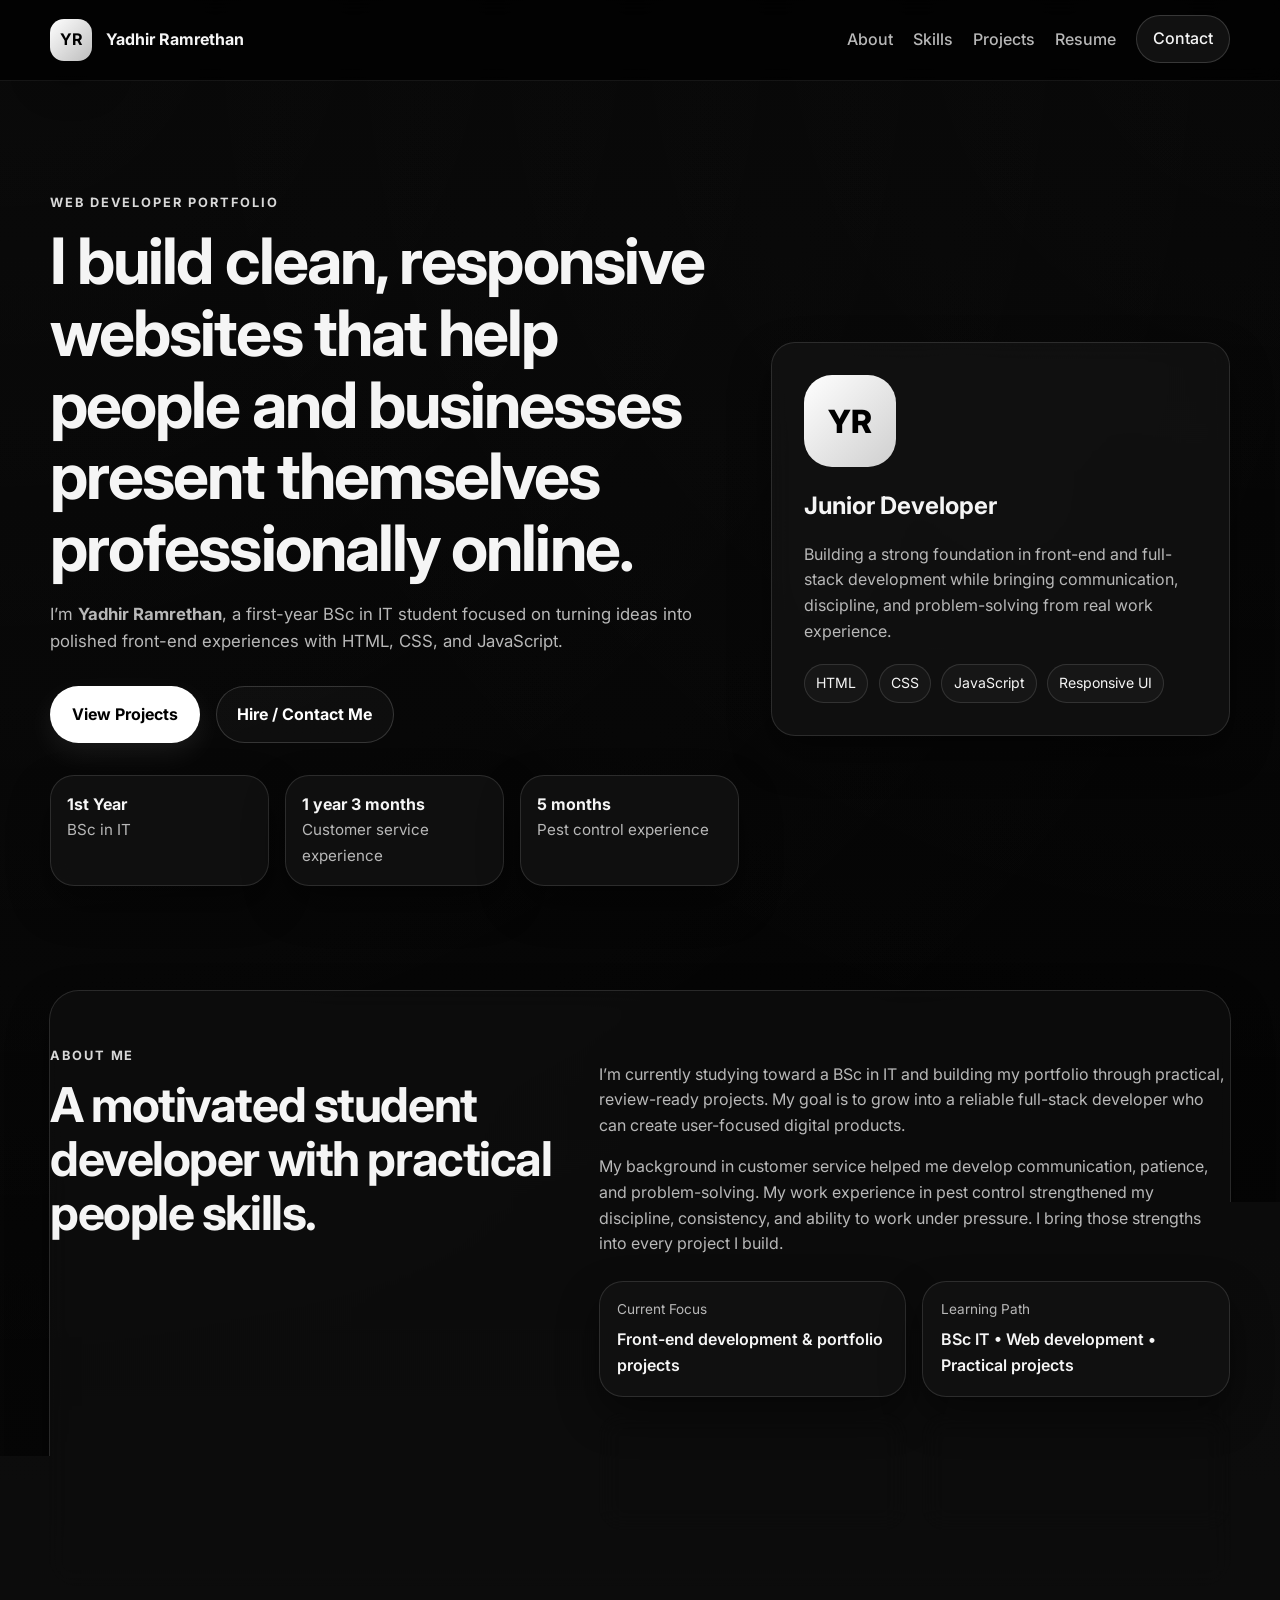
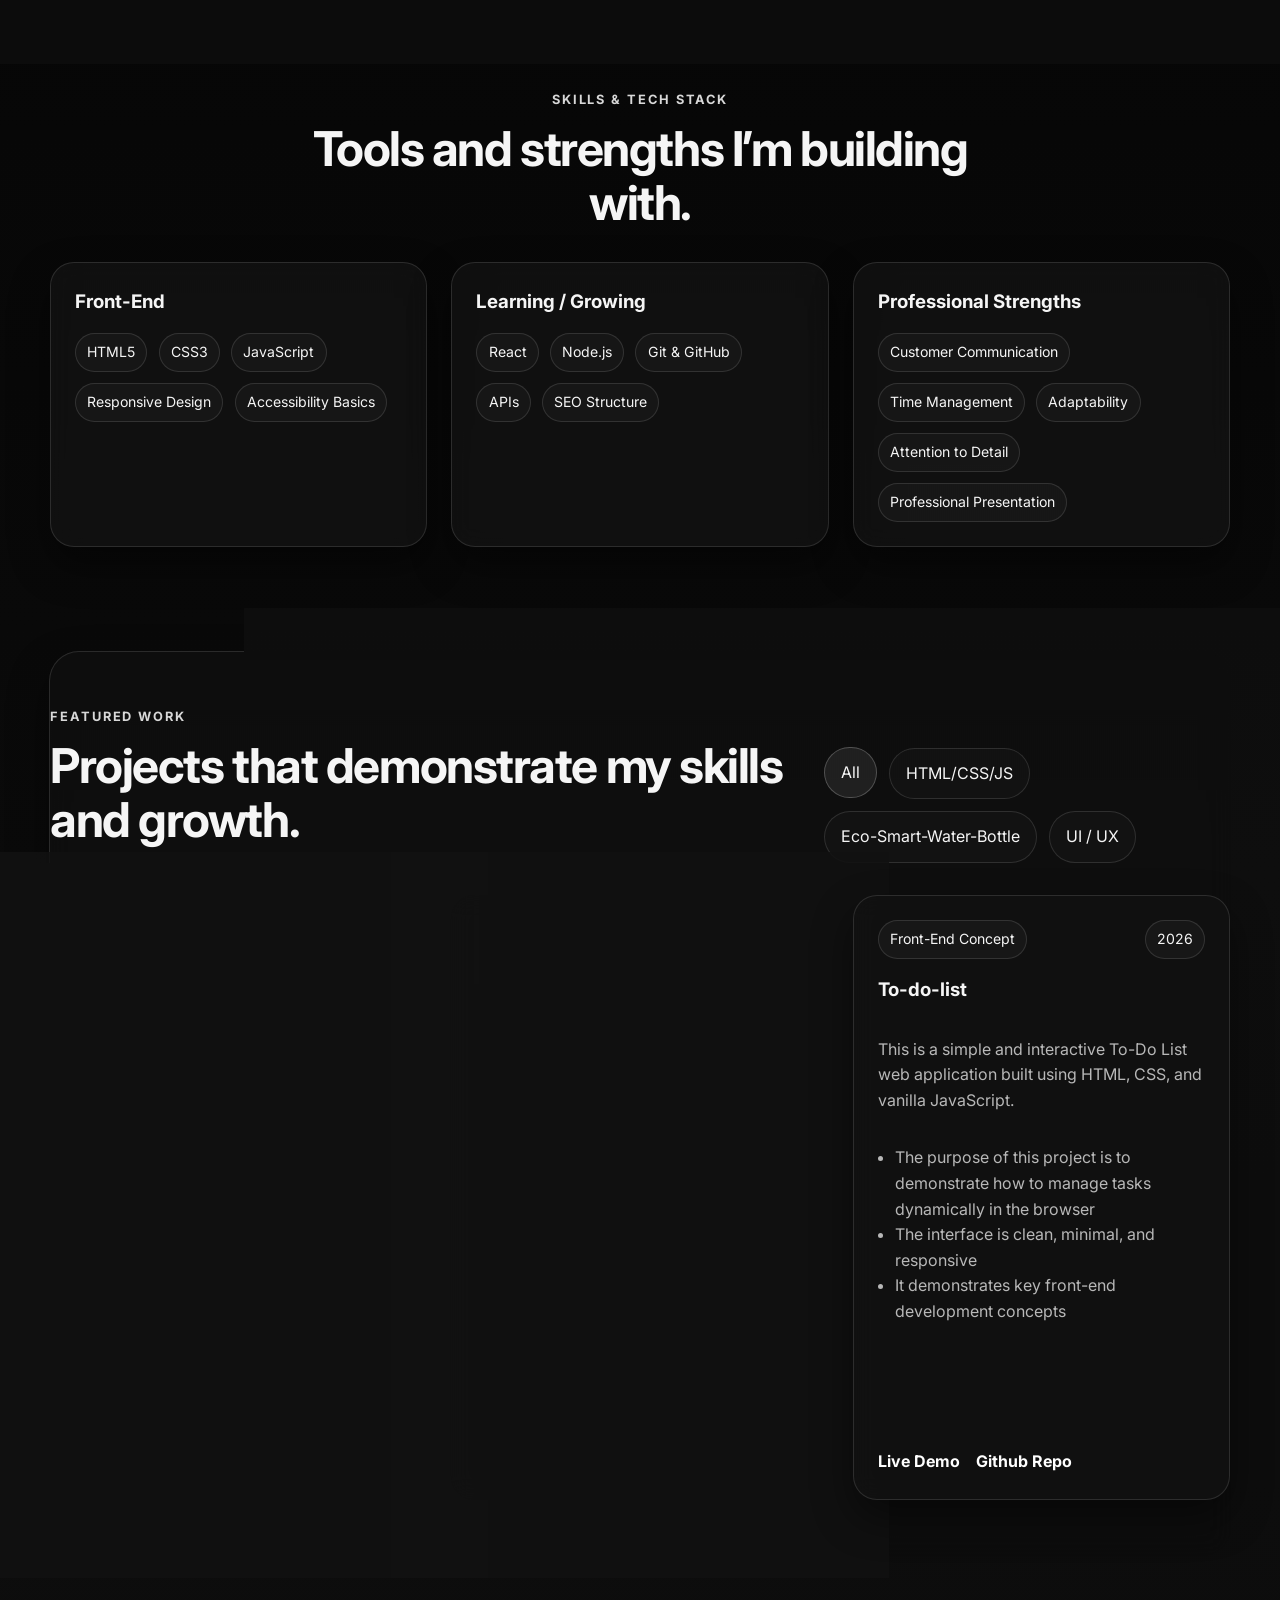
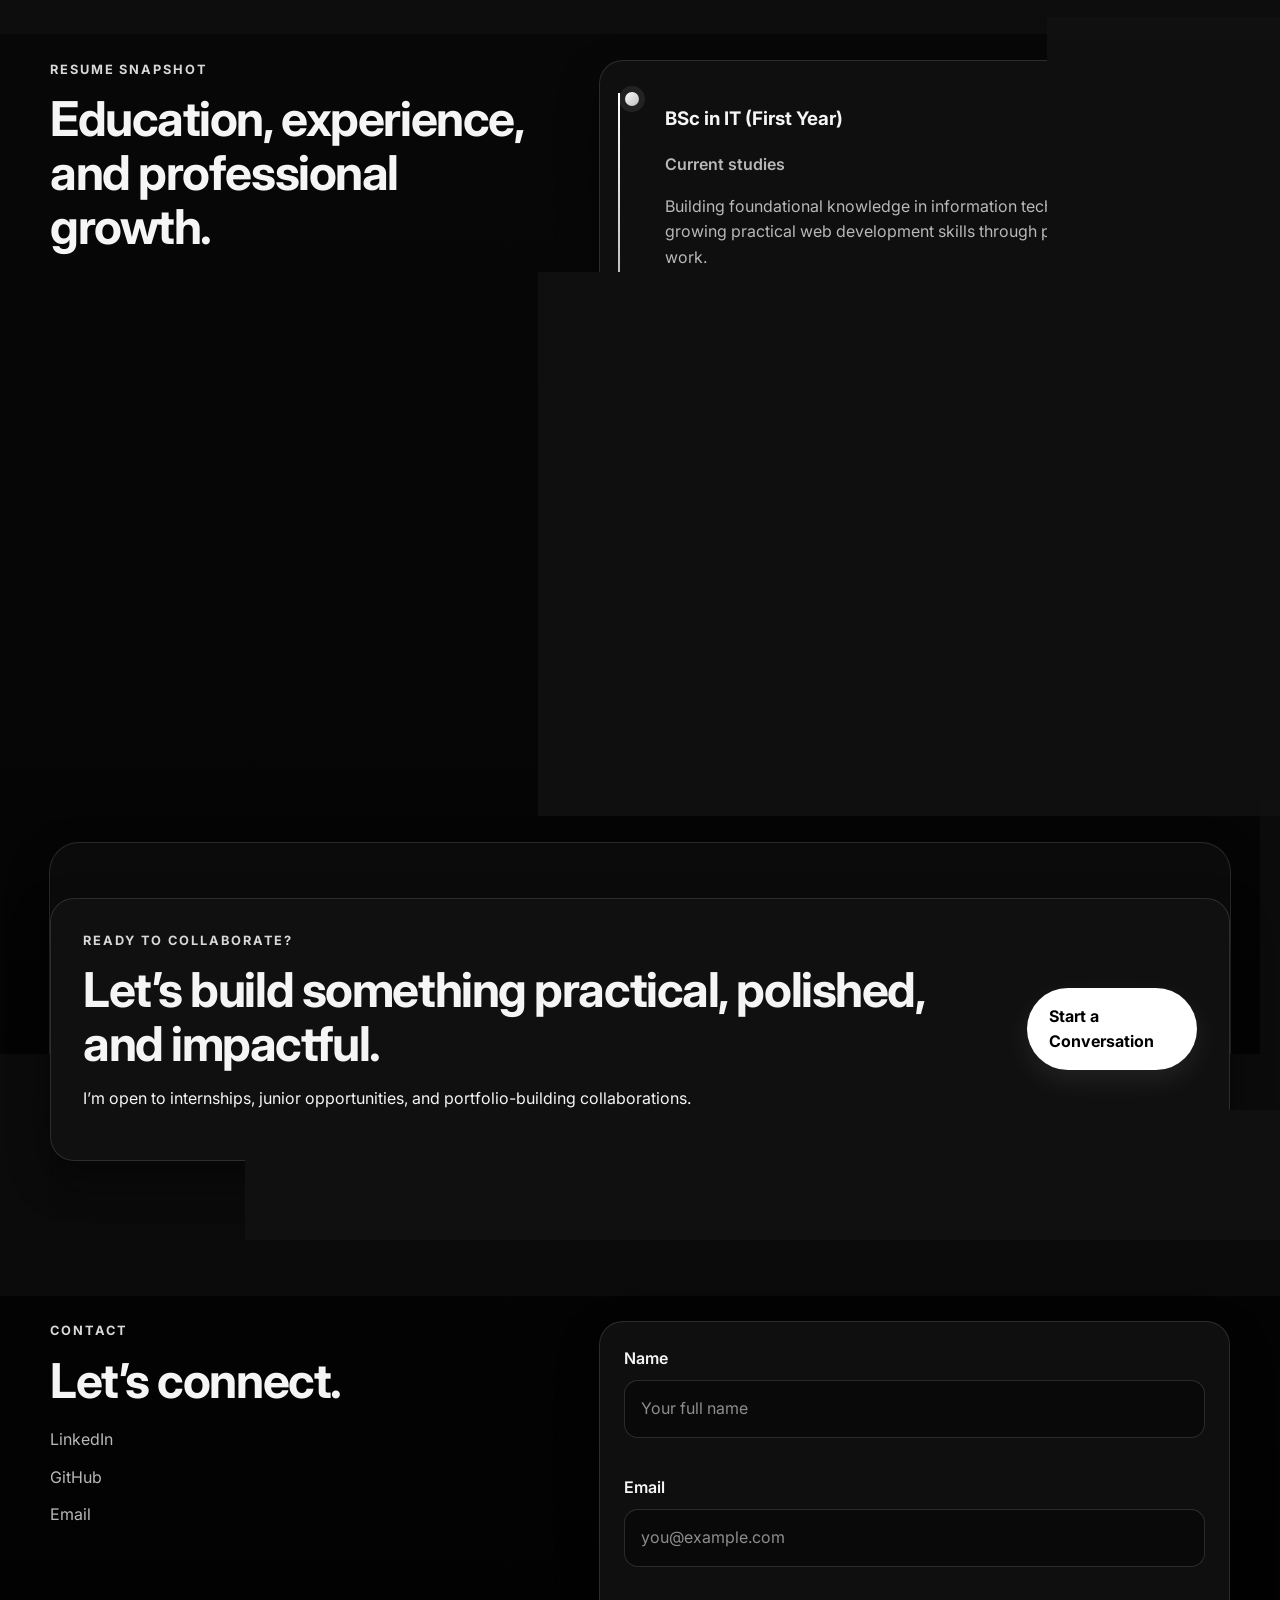
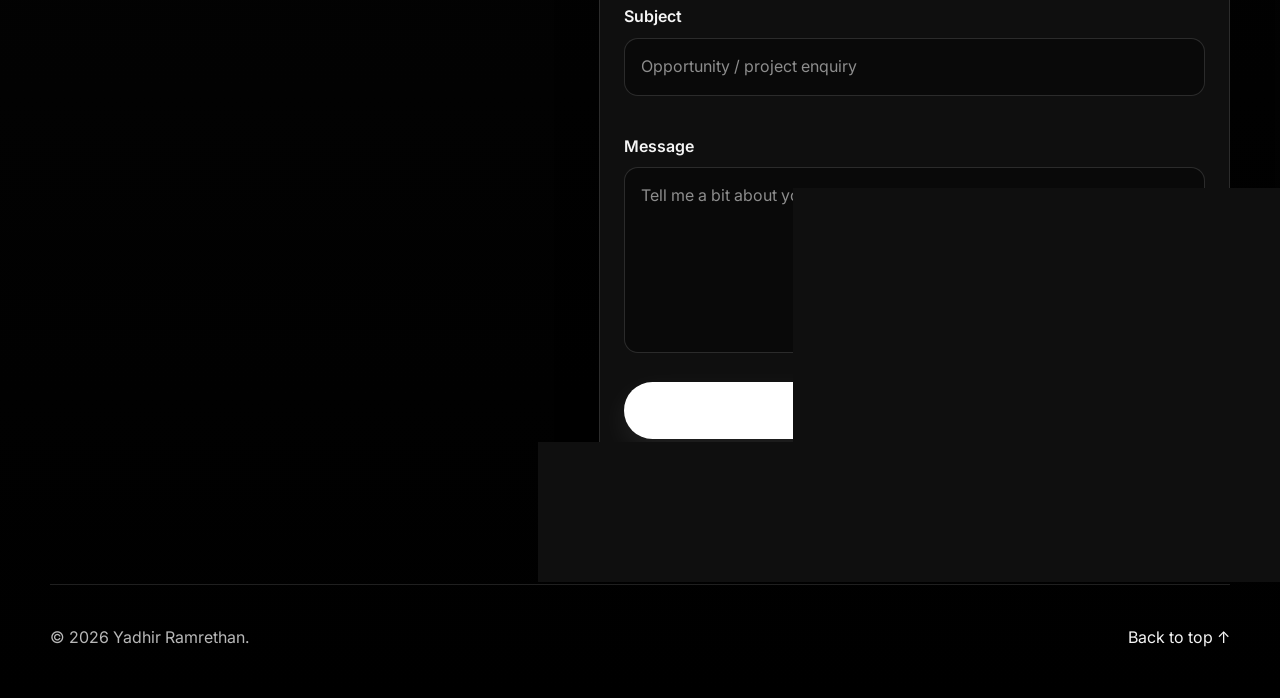
==== index.html @ 6c67bcbc "Update index.html" ====
<!DOCTYPE html>
<html lang="en">
  <head>
    <meta charset="UTF-8" />
    <meta name="viewport" content="width=device-width, initial-scale=1.0" />
    <title>Yadhir Ramrethan Portfolio</title>
    <meta
      name="description"
      content="Portfolio website for Yadhir Ramrethan - BSc IT student focused on front-end development, responsive websites, and practical digital solutions."
    />
    <meta
      name="keywords"
      content="Yadhir Ramrethan, portfolio, web developer, HTML, CSS, JavaScript, BSc IT, student developer"
    />
    <meta name="author" content="Yadhir Ramrethan" />
    <meta property="og:title" content="Yadhir Ramrethan | Portfolio" />
    <meta
      property="og:description"
      content="Professional portfolio website showcasing projects, skills, background, and contact details."
    />
    <meta property="og:type" content="website" />
    <meta name="theme-color" content="#0f172a" />
    <link rel="preconnect" href="https://fonts.googleapis.com" />
    <link rel="preconnect" href="https://fonts.gstatic.com" crossorigin />
    <link
      href="https://fonts.googleapis.com/css2?family=Inter:wght@400;500;600;700;800&display=swap"
      rel="stylesheet"
    />
    <link rel="stylesheet" href="styles.css" />
    <script type="application/ld+json">
      {
        "@context": "https://schema.org",
        "@type": "Person",
        "name": "Yadhir Ramrethan",
        "jobTitle": "BSc IT Student | Portfolio Website Developer",
        "description": "Entry-level web developer building responsive interfaces with HTML, CSS and JavaScript.",
        "url": "https://your-domain.example",
        "sameAs": [
          "https://www.linkedin.com/",
          "https://github.com/"
        ],
        "knowsAbout": ["HTML", "CSS", "JavaScript", "Responsive Web Design", "Customer Service"]
      }
    </script>
  </head>
  <body>
    <a class="skip-link" href="#main-content">Skip to content</a>

    <div class="site-shell">
      <header class="header">
        <div class="container nav-wrap">
          <a href="#home" class="brand" aria-label="Go to homepage">
            <span class="brand-mark">YR</span>
            <span class="brand-text">Yadhir Ramrethan</span>
          </a>

          <button class="menu-toggle" aria-expanded="false" aria-controls="site-nav" aria-label="Open menu">
            <span></span>
            <span></span>
            <span></span>
          </button>

          <nav id="site-nav" class="nav" aria-label="Primary navigation">
            <a href="#about">About</a>
            <a href="#skills">Skills</a>
            <a href="#projects">Projects</a>
            <a href="#resume">Resume</a>
            <a href="#contact" class="nav-cta">Contact</a>
          </nav>
        </div>
      </header>

      <main id="main-content">
        <section id="home" class="hero section">
          <div class="container hero-grid">
            <div class="hero-copy reveal">
              <p class="eyebrow">Web Developer Portfolio</p>
              <h1>
                I build clean, responsive websites that help people and businesses
                present themselves professionally online.
              </h1>
              <p class="hero-text">
                I’m <strong>Yadhir Ramrethan</strong>, a first-year BSc in IT student focused on
                turning ideas into polished front-end experiences with HTML, CSS, and JavaScript.
              </p>
              <div class="hero-actions">
                <a href="#projects" class="button button-primary">View Projects</a>
                <a href="#contact" class="button button-secondary">Hire / Contact Me</a>
              </div>
              <ul class="hero-highlights" aria-label="Quick highlights">
                <li><strong>1st Year</strong><span>BSc in IT</span></li>
                <li><strong>1 year 3 months</strong><span>Customer service experience</span></li>
                <li><strong>5 months</strong><span>Pest control experience</span></li>
              </ul>
            </div>

            <aside class="profile-card reveal" aria-label="Profile summary">
              <div class="avatar" aria-hidden="true">YR</div>
              <h2>Junior Developer</h2>
              <p>
                Building a strong foundation in front-end and full-stack development while
                bringing communication, discipline, and problem-solving from real work experience.
              </p>
              <div class="profile-meta">
                <span>HTML</span>
                <span>CSS</span>
                <span>JavaScript</span>
                <span>Responsive UI</span>
              </div>
            </aside>
          </div>
        </section>

        <section id="about" class="section section-panel">
          <div class="container about-grid">
            <div class="section-heading reveal">
              <p class="eyebrow">About Me</p>
              <h2>A motivated student developer with practical people skills.</h2>
            </div>
            <div class="about-content reveal">
              <p>
                I’m currently studying toward a BSc in IT and building my portfolio through
                practical, review-ready projects. My goal is to grow into a reliable full-stack
                developer who can create user-focused digital products.
              </p>
              <p>
                My background in customer service helped me develop communication, patience,
                and problem-solving. My work experience in pest control strengthened my discipline,
                consistency, and ability to work under pressure. I bring those strengths into every project I build.
              </p>
              <div class="info-grid" role="list" aria-label="Personal details">
                <div class="info-card" role="listitem">
                  <span class="info-label">Current Focus</span>
                  <span class="info-value">Front-end development & portfolio projects</span>
                </div>
                <div class="info-card" role="listitem">
                  <span class="info-label">Learning Path</span>
                  <span class="info-value">BSc IT • Web development • Practical projects</span>
                </div>
                <div class="info-card" role="listitem">
                  <span class="info-label">Strengths</span>
                  <span class="info-value">Communication, consistency, problem-solving</span>
                </div>
                <div class="info-card" role="listitem">
                  <span class="info-label">Open To</span>
                  <span class="info-value">Internships, junior roles, freelance opportunities</span>
                </div>
              </div>
            </div>
          </div>
        </section>

        <section id="skills" class="section">
          <div class="container">
            <div class="section-heading reveal centered">
              <p class="eyebrow">Skills & Tech Stack</p>
              <h2>Tools and strengths I’m building with.</h2>
            </div>

            <div class="skills-grid">
              <article class="skill-card reveal">
                <h3>Front-End</h3>
                <div class="tags">
                  <span>HTML5</span>
                  <span>CSS3</span>
                  <span>JavaScript</span>
                  <span>Responsive Design</span>
                  <span>Accessibility Basics</span>
                </div>
              </article>
              <article class="skill-card reveal">
                <h3>Learning / Growing</h3>
                <div class="tags">
                  <span>React</span>
                  <span>Node.js</span>
                  <span>Git & GitHub</span>
                  <span>APIs</span>
                  <span>SEO Structure</span>
                </div>
              </article>
              <article class="skill-card reveal">
                <h3>Professional Strengths</h3>
                <div class="tags">
                  <span>Customer Communication</span>
                  <span>Time Management</span>
                  <span>Adaptability</span>
                  <span>Attention to Detail</span>
                  <span>Professional Presentation</span>
                </div>
              </article>
            </div>
          </div>
        </section>

        <section id="projects" class="section section-panel">
          <div class="container">
            <div class="projects-header reveal">
              <div class="section-heading">
                <p class="eyebrow">Featured Work</p>
                <h2>Projects that demonstrate my skills and growth.</h2>
              </div>
              <div class="filter-group" aria-label="Project filters">
                <button class="filter-button active" data-filter="all">All</button>
                <button class="filter-button" data-filter="html">HTML/CSS/JS</button>
                <button class="filter-button" data-filter="Eco Bottle">Eco-Smart-Water-Bottle</button>
                <button class="filter-button" data-filter="ui">UI / UX</button>
              </div>
            </div>

            <div class="project-grid">
              <article class="project-card reveal" data-category="html ui">
                <div class="project-top">
                  <span class="project-label">Portfolio</span>
                  <span class="project-year">2026</span>
                </div>
                <h3>Personal Portfolio Website</h3>
                <p>
                  A professional portfolio designed to showcase my background, skills, and project work
                  with strong layout structure, responsive design, and clean UI.
                </p>
                <ul>
                  <li>Responsive multi-section layout</li>
                  <li>SEO-ready semantic HTML</li>
                  <li>Interactive navigation and filtering</li>
                </ul>
                <div class="project-links">
                  <a href="#contact">Request Code Review</a>
                </div>
              </article>

              
              <article class="project-card reveal" data-category="eco html">
               <div class="project-top">
                <span class="project-label">Internship Task</span>
                   <span class="project-year">2026</span>
               </div>    
                <h3>Eco-Smart Water Bottle</h3>
                  <p>
                    A responsive multi-page product website for the EcoSmart Water Bottle brand.
                    This project showcases a sustainable product with interactive pricing, product customization, and contact form validation using HTML, CSS, and JavaScript.
                  </p>
                    <ul>
                     <li>Many people rely on single-use plastic bottles and lack a convenient way to track hydration sustainably</li>
                     <li>Responsive design, product catalog, user login, cart system, hydration tracking, and eco-friendly branding</li>
                     <li>Understanding how to design a user-friendly and responsive website</li>
                    </ul>
                 <div class="project-links">
                  <a href="https://yadhirr.github.io/Eco-Smart-Water-Bottle/" target="_blank" rel="noopener noreferrer">Live Demo</a>
                  <a href="https://github.com/Yadhirr/Eco-Smart-Water-Bottle" target="_blank" rel="noopener noreferrer">GitHub Repo</a>
                </div>
              </article>


              <article class="project-card reveal" data-category="ui html">
                <div class="project-top">
                  <span class="project-label">Front-End Concept</span>
                  <span class="project-year">2026</span>
                </div>
                <h3>To-do-list</h3>
                <p>
                  This is a simple and interactive To-Do List web application built using HTML, CSS, and vanilla JavaScript.
                </p>
                <ul>
                  <li>The purpose of this project is to demonstrate how to manage tasks dynamically in the browser</li>
                  <li>The interface is clean, minimal, and responsive</li>
                  <li>It demonstrates key front-end development concepts </li>
                </ul>
                <div class="project-links">
                  <a href="https://yadhirr.github.io/To-do-list/">Live Demo</a>
                  <a href="https://github.com/Yadhirr/To-do-list">Github Repo</a>
                </div>
              </article>
            </div>
          </div>
        </section>

        <section id="resume" class="section">
          <div class="container resume-grid">
            <div class="section-heading reveal">
              <p class="eyebrow">Resume Snapshot</p>
              <h2>Education, experience, and professional growth.</h2>
            </div>

            <div class="timeline reveal" aria-label="Career timeline">
              <article class="timeline-item">
                <span class="timeline-dot"></span>
                <div>
                  <h3>BSc in IT (First Year)</h3>
                  <p class="timeline-subtitle">Current studies</p>
                  <p>
                    Building foundational knowledge in information technology while growing practical
                    web development skills through projects and portfolio work.
                  </p>
                </div>
              </article>
              <article class="timeline-item">
                <span class="timeline-dot"></span>
                <div>
                  <h3>Customer Service Experience</h3>
                  <p class="timeline-subtitle">1 year 3 months</p>
                  <p>
                    Developed communication, client support, and problem-resolution skills that translate
                    directly into user-centered development and professional teamwork.
                  </p>
                </div>
              </article>
              <article class="timeline-item">
                <span class="timeline-dot"></span>
                <div>
                  <h3>Pest Control Experience</h3>
                  <p class="timeline-subtitle">5 months</p>
                  <p>
                    Strengthened discipline, consistency, time management, and the ability to work effectively
                    in real-world environments.
                  </p>
                </div>
              </article>
            </div>
          </div>
        </section>

        <section class="section section-panel cta-section">
          <div class="container cta-card reveal">
            <div>
              <p class="eyebrow">Ready to collaborate?</p>
              <h2>Let’s build something practical, polished, and impactful.</h2>
                I’m open to internships, junior opportunities, and portfolio-building collaborations.
              </p>
            </div>
            <a href="#contact" class="button button-primary">Start a Conversation</a>
          </div>
        </section>

        <section id="contact" class="section">
          <div class="container contact-grid">
            <div class="section-heading reveal">
              <p class="eyebrow">Contact</p>
              <h2>Let’s connect.</h2>
              </p>
              <div class="contact-links">
                <a href="https://www.linkedin.com/in/yadhir-ramrethan-647961266/" target="_blank" rel="noreferrer">LinkedIn</a>
                <a href="https://github.com/Yadhirr" target="_blank" rel="noreferrer">GitHub</a>
                <a href="mailto:yadhir.ramrethan29@gmail.com">Email</a>
              </div>
            </div>

            <form class="contact-form reveal" id="contactForm" novalidate>
              <div class="form-row">
                <label for="name">Name</label>
                <input type="text" id="name" name="name" placeholder="Your full name" required />
                <small class="error-message" aria-live="polite"></small>
              </div>

              <div class="form-row">
                <label for="email">Email</label>
                <input type="email" id="email" name="email" placeholder="you@example.com" required />
                <small class="error-message" aria-live="polite"></small>
              </div>

              <div class="form-row">
                <label for="subject">Subject</label>
                <input type="text" id="subject" name="subject" placeholder="Opportunity / project enquiry" required />
                <small class="error-message" aria-live="polite"></small>
              </div>

              <div class="form-row">
                <label for="message">Message</label>
                <textarea id="message" name="message" rows="6" placeholder="Tell me a bit about your enquiry..." required></textarea>
                <small class="error-message" aria-live="polite"></small>
              </div>

              <button type="submit" class="button button-primary button-full">Send Message</button>
              <p class="form-status" id="formStatus" aria-live="polite"></p>
            </form>
          </div>
        </section>
      </main>

      <footer class="footer">
        <div class="container footer-wrap">
          <p>© <span id="year"></span> Yadhir Ramrethan.</p>
          <a href="#home">Back to top ↑</a>
        </div>
      </footer>
    </div>

    <script src="script.js"></script>
  </body>
</html>
---- styles.css ----
/* Root variables for theme colors, spacing, radius, and transitions */
:root {
  --bg: #050505;
  --bg-soft: #101010;
  --panel: rgba(18, 18, 18, 0.88);
  --panel-strong: rgba(10, 10, 10, 0.96);
  --text: #f5f5f5;
  --muted: #b8b8b8;
  --line: rgba(255, 255, 255, 0.12);
  --primary: #ffffff;
  --primary-strong: #e5e5e5;
  --accent: #cfcfcf;
  --success: #d9d9d9;
  --danger: #9a9a9a;
  --shadow: 0 18px 40px rgba(0, 0, 0, 0.45);
  --radius: 24px;
  --radius-sm: 16px;
  --max-width: 1180px;
  --transition: 220ms ease;
}

/* Global box sizing for better layout control */
* {
  box-sizing: border-box;
}

/* Smooth scrolling for anchor links */
html {
  scroll-behavior: smooth;
}

/* Main page styling and monochrome background */
body {
  margin: 0;
  font-family: 'Inter', system-ui, -apple-system, BlinkMacSystemFont, 'Segoe UI', sans-serif;
  background:
    radial-gradient(circle at top left, rgba(255, 255, 255, 0.04), transparent 25%),
    radial-gradient(circle at top right, rgba(255, 255, 255, 0.03), transparent 20%),
    linear-gradient(180deg, #000000 0%, #0a0a0a 45%, #000000 100%);
  color: var(--text);
  line-height: 1.6;
}

/* Responsive image handling */
img {
  max-width: 100%;
  display: block;
}

/* Default anchor styling */
a {
  color: inherit;
  text-decoration: none;
}

/* Inherit font styles for form controls */
button,
input,
textarea {
  font: inherit;
}

/* Remove default button border */
button {
  border: none;
}

/* Accessibility skip link styling */
.skip-link {
  position: absolute;
  left: -999px;
  top: 1rem;
  background: #ffffff;
  color: #000000;
  padding: 0.75rem 1rem;
  border-radius: 999px;
  z-index: 999;
}

/* Make skip link visible when focused */
.skip-link:focus {
  left: 1rem;
}

/* Main site wrapper height */
.site-shell {
  min-height: 100vh;
  min-height: 100dvh;
}

/* Shared container width */
.container {
  width: min(calc(100% - 2rem), var(--max-width));
  margin: 0 auto;
}

/* Shared section spacing and scroll offset for sticky header */
.section {
  padding: 5rem 0;
  scroll-margin-top: 100px;
}

/* Panel section wrapper */
.section-panel {
  position: relative;
}

/* Decorative glass-style background panel */
.section-panel::before {
  content: '';
  position: absolute;
  inset: 1.5rem auto 1.5rem 50%;
  width: min(calc(100% - 2rem), var(--max-width));
  transform: translateX(-50%);
  background: rgba(18, 18, 18, 0.5);
  border: 1px solid var(--line);
  border-radius: calc(var(--radius) + 6px);
  box-shadow: var(--shadow);
  pointer-events: none;
}

/* Ensure content appears above panel background */
.section-panel > .container {
  position: relative;
  z-index: 1;
}

/* Small label styling above headings */
.eyebrow {
  margin: 0 0 0.75rem;
  color: #d8d8d8;
  text-transform: uppercase;
  letter-spacing: 0.15em;
  font-size: 0.8rem;
  font-weight: 700;
}

/* Shared heading styles */
.section-heading h2,
.hero h1,
.cta-card h2 {
  line-height: 1.12;
  letter-spacing: -0.03em;
}

/* Section heading sizes */
.section-heading h2,
.cta-card h2 {
  margin: 0 0 1rem;
  font-size: clamp(1.85rem, 4vw, 3rem);
}

/* Paragraph styling inside section headings */
.section-heading p:last-child {
  margin-bottom: 0;
  color: var(--muted);
}

/* Centered heading block */
.centered {
  text-align: center;
  max-width: 720px;
  margin: 0 auto 2rem;
}

/* Sticky top header */
.header {
  position: sticky;
  top: 0;
  z-index: 50;
  backdrop-filter: blur(10px);
  background: rgba(0, 0, 0, 0.72);
  border-bottom: 1px solid rgba(255, 255, 255, 0.08);
}

/* Navigation layout */
.nav-wrap {
  display: flex;
  align-items: center;
  justify-content: space-between;
  min-height: 80px;
  gap: 1rem;
}

/* Brand layout */
.brand {
  display: inline-flex;
  align-items: center;
  gap: 0.85rem;
  font-weight: 700;
}

/* Brand icon styling */
.brand-mark {
  width: 42px;
  height: 42px;
  border-radius: 14px;
  display: grid;
  place-items: center;
  background: linear-gradient(135deg, #ffffff, #bdbdbd);
  color: #000000;
  box-shadow: var(--shadow);
}

/* Prevent name wrapping */
.brand-text {
  white-space: nowrap;
}

/* Desktop navigation styling */
.nav {
  display: flex;
  align-items: center;
  gap: 1.25rem;
}

/* Navigation links */
.nav a {
  display: block;
  color: var(--muted);
  font-weight: 500;
  transition: color var(--transition), transform var(--transition), background var(--transition);
}

/* Navigation hover, focus, and active states */
.nav a:hover,
.nav a:focus-visible,
.nav a.active {
  color: var(--text);
  transform: translateY(-1px);
}

/* Contact button in navigation */
.nav-cta {
  background: rgba(255, 255, 255, 0.06);
  padding: 0.65rem 1rem;
  border: 1px solid rgba(255, 255, 255, 0.16);
  border-radius: 999px;
}

/* Mobile menu toggle button */
.menu-toggle {
  display: none;
  width: 48px;
  height: 48px;
  padding: 0;
  border: 1px solid var(--line);
  border-radius: 14px;
  background: rgba(18, 18, 18, 0.84);
  cursor: pointer;
}

/* Hamburger lines */
.menu-toggle span {
  display: block;
  width: 20px;
  height: 2px;
  margin: 4px auto;
  background: #ffffff;
  transition: transform var(--transition), opacity var(--transition);
}

/* Mobile menu open animation line 1 */
.menu-toggle[aria-expanded="true"] span:nth-child(1) {
  transform: translateY(6px) rotate(45deg);
}

/* Mobile menu open animation line 2 */
.menu-toggle[aria-expanded="true"] span:nth-child(2) {
  opacity: 0;
}

/* Mobile menu open animation line 3 */
.menu-toggle[aria-expanded="true"] span:nth-child(3) {
  transform: translateY(-6px) rotate(-45deg);
}

/* Hero section top spacing */
.hero {
  padding-top: 7rem;
}

/* Hero layout */
.hero-grid {
  display: grid;
  grid-template-columns: minmax(0, 1.2fr) minmax(290px, 0.8fr);
  gap: 2rem;
  align-items: center;
}

/* Main hero heading */
.hero-copy h1 {
  margin: 0 0 1rem;
  font-size: clamp(2.35rem, 5vw, 4.75rem);
}

/* Hero paragraph text */
.hero-text {
  color: var(--muted);
  font-size: 1.05rem;
  max-width: 60ch;
}

/* Hero action buttons */
.hero-actions {
  display: flex;
  flex-wrap: wrap;
  gap: 1rem;
  margin: 2rem 0;
}

/* Shared button styling */
.button {
  display: inline-flex;
  align-items: center;
  justify-content: center;
  gap: 0.5rem;
  min-height: 48px;
  padding: 0.9rem 1.3rem;
  border-radius: 999px;
  border: 1px solid transparent;
  font-weight: 700;
  transition:
    transform var(--transition),
    box-shadow var(--transition),
    border-color var(--transition),
    background var(--transition),
    color var(--transition);
}

/* Shared button hover and focus */
.button:hover,
.button:focus-visible {
  transform: translateY(-2px);
}

/* Primary call-to-action button */
.button-primary {
  background: #ffffff;
  color: #000000;
  box-shadow: 0 10px 28px rgba(255, 255, 255, 0.08);
}

/* Primary button hover state */
.button-primary:hover,
.button-primary:focus-visible {
  background: #e8e8e8;
}

/* Secondary button styling */
.button-secondary {
  background: rgba(255, 255, 255, 0.03);
  border-color: rgba(255, 255, 255, 0.16);
  color: #ffffff;
}

/* Secondary button hover state */
.button-secondary:hover,
.button-secondary:focus-visible {
  background: rgba(255, 255, 255, 0.08);
}

/* Full-width button utility */
.button-full {
  width: 100%;
}

/* Hero highlight cards layout */
.hero-highlights {
  list-style: none;
  padding: 0;
  margin: 2rem 0 0;
  display: grid;
  grid-template-columns: repeat(3, minmax(0, 1fr));
  gap: 1rem;
}

/* Shared glass effect across cards and panels */
.hero-highlights li,
.profile-card,
.skill-card,
.project-card,
.info-card,
.cta-card,
.contact-form,
.timeline,
.section-panel::before {
  backdrop-filter: blur(12px);
}

/* Shared card appearance */
.hero-highlights li,
.profile-card,
.skill-card,
.project-card,
.info-card,
.cta-card,
.contact-form,
.timeline {
  background: var(--panel);
  border: 1px solid var(--line);
  border-radius: var(--radius);
  box-shadow: var(--shadow);
}

/* Hero highlight card padding */
.hero-highlights li {
  padding: 1rem;
}

/* Hero highlight main stat */
.hero-highlights strong {
  display: block;
  font-size: 1rem;
}

/* Hero highlight secondary text */
.hero-highlights span {
  color: var(--muted);
  font-size: 0.95rem;
}

/* Profile summary card */
.profile-card {
  padding: 2rem;
}

/* Avatar styling */
.avatar {
  width: 92px;
  height: 92px;
  border-radius: 28px;
  display: grid;
  place-items: center;
  font-size: 2rem;
  font-weight: 800;
  color: #000000;
  background: linear-gradient(135deg, #ffffff, #cfcfcf);
  margin-bottom: 1.25rem;
}

/* Profile card heading spacing */
.profile-card h2 {
  margin: 0 0 0.75rem;
}

/* Profile card paragraph color */
.profile-card p {
  color: var(--muted);
}

/* Profile skill tags layout */
.profile-meta {
  display: flex;
  flex-wrap: wrap;
  gap: 0.65rem;
  margin-top: 1.25rem;
}

/* Shared pill-style elements */
.profile-meta span,
.tags span,
.project-label,
.project-year,
.filter-button {
  border-radius: 999px;
  border: 1px solid var(--line);
}

/* Shared pill content styling */
.profile-meta span,
.tags span,
.project-label,
.project-year {
  padding: 0.45rem 0.7rem;
  font-size: 0.88rem;
  background: rgba(255, 255, 255, 0.03);
}

/* Two-column layouts for about, resume, and contact */
.about-grid,
.resume-grid,
.contact-grid {
  display: grid;
  grid-template-columns: 0.9fr 1.1fr;
  gap: 2rem;
  align-items: start;
}

/* About section paragraph styling */
.about-content p {
  color: var(--muted);
}

/* Personal info cards grid */
.info-grid {
  display: grid;
  grid-template-columns: repeat(2, minmax(0, 1fr));
  gap: 1rem;
  margin-top: 1.5rem;
}

/* Individual info card */
.info-card {
  padding: 1.1rem;
}

/* Small label inside info card */
.info-label {
  display: block;
  color: var(--muted);
  font-size: 0.85rem;
  margin-bottom: 0.4rem;
}

/* Main value inside info card */
.info-value {
  font-weight: 600;
}

/* Skills and project grid layout */
.skills-grid,
.project-grid {
  display: grid;
  grid-template-columns: repeat(3, minmax(0, 1fr));
  gap: 1.5rem;
}

/* Skill and project card padding */
.skill-card,
.project-card {
  padding: 1.5rem;
}

/* Make project cards stretch evenly */
.project-card {
  display: flex;
  flex-direction: column;
}

/* Card heading spacing */
.skill-card h3,
.project-card h3 {
  margin: 0 0 1rem;
}

/* Tag list layout */
.tags {
  display: flex;
  flex-wrap: wrap;
  gap: 0.7rem;
}

/* Projects section top row layout */
.projects-header {
  display: flex;
  justify-content: space-between;
  align-items: end;
  gap: 1rem;
  margin-bottom: 2rem;
}

/* Filter button group layout */
.filter-group {
  display: flex;
  flex-wrap: wrap;
  gap: 0.75rem;
}

/* Filter button styling */
.filter-button {
  background: rgba(255, 255, 255, 0.02);
  color: var(--text);
  padding: 0.75rem 1rem;
  cursor: pointer;
  transition: background var(--transition), border-color var(--transition), transform var(--transition);
}

/* Filter button active and hover state */
.filter-button:hover,
.filter-button:focus-visible,
.filter-button.active {
  background: rgba(255, 255, 255, 0.08);
  border-color: rgba(255, 255, 255, 0.22);
  transform: translateY(-1px);
}

/* Top row inside project cards */
.project-top {
  display: flex;
  justify-content: space-between;
  align-items: center;
  gap: 1rem;
  margin-bottom: 1rem;
}

/* Muted text styling for project and timeline content */
.project-card p,
.project-card li,
.timeline-item p,
.contact-links a,
.footer-wrap p {
  color: var(--muted);
}

/* Project list spacing */
.project-card ul {
  margin: 1rem 0 1.4rem;
  padding-left: 1.1rem;
}

/* Project links row */
.project-links {
  display: flex;
  flex-wrap: wrap;
  gap: 1rem;
  margin-top: auto;
}

/* Project links styling */
.project-links a {
  color: #ffffff;
  font-weight: 700;
  transition: color var(--transition);
}

/* Hidden state for filtered project cards */
.project-card.is-hidden {
  display: none;
}

/* Timeline container */
.timeline {
  position: relative;
  padding: 1.5rem;
}

/* Vertical timeline line */
.timeline::before {
  content: '';
  position: absolute;
  top: 2rem;
  bottom: 2rem;
  left: 1.15rem;
  width: 2px;
  background: linear-gradient(#ffffff, rgba(255, 255, 255, 0.1));
}

/* Individual timeline item layout */
.timeline-item {
  position: relative;
  display: grid;
  grid-template-columns: 24px 1fr;
  gap: 1rem;
  padding-left: 0.1rem;
}

/* Spacing between timeline items */
.timeline-item + .timeline-item {
  margin-top: 1.5rem;
}

/* Timeline dot */
.timeline-dot {
  width: 14px;
  height: 14px;
  border-radius: 50%;
  background: linear-gradient(135deg, #ffffff, #bdbdbd);
  margin-top: 0.45rem;
  box-shadow: 0 0 0 6px rgba(255, 255, 255, 0.08);
  position: relative;
  z-index: 1;
}

/* Subtitle styling inside timeline */
.timeline-subtitle {
  margin: 0.2rem 0 0.55rem;
  font-weight: 600;
}

/* CTA section card layout */
.cta-card {
  display: flex;
  justify-content: space-between;
  align-items: center;
  gap: 2rem;
  padding: 2rem;
}

/* Contact links list */
.contact-links {
  display: flex;
  flex-direction: column;
  gap: 0.75rem;
  margin-top: 1.25rem;
}

/* Shared transition for footer and links */
.contact-links a,
.project-links a,
.footer-wrap a {
  transition: color var(--transition);
}

/* Link hover states */
.contact-links a:hover,
.project-links a:hover,
.footer-wrap a:hover {
  color: #d0d0d0;
}

/* Contact form card padding */
.contact-form {
  padding: 1.5rem;
}

/* Spacing between form rows */
.form-row + .form-row {
  margin-top: 1rem;
}

/* Label styling */
label {
  display: inline-block;
  margin-bottom: 0.5rem;
  font-weight: 600;
}

/* Input and textarea styling */
input,
textarea {
  width: 100%;
  border: 1px solid rgba(255, 255, 255, 0.14);
  background: rgba(8, 8, 8, 0.8);
  color: var(--text);
  padding: 0.95rem 1rem;
  border-radius: 14px;
  transition: border-color var(--transition), box-shadow var(--transition), background var(--transition);
}

/* Placeholder text color */
input::placeholder,
textarea::placeholder {
  color: #8d8d8d;
}

/* Textarea sizing */
textarea {
  resize: vertical;
  min-height: 140px;
}

/* Form control focus styling */
input:focus,
textarea:focus {
  outline: none;
  border-color: rgba(255, 255, 255, 0.45);
  box-shadow: 0 0 0 4px rgba(255, 255, 255, 0.08);
}

/* Invalid field styling */
input[aria-invalid="true"],
textarea[aria-invalid="true"] {
  border-color: rgba(255, 255, 255, 0.32);
  box-shadow: 0 0 0 4px rgba(255, 255, 255, 0.05);
}

/* Error message styling */
.error-message {
  display: block;
  min-height: 1.2em;
  color: #cfcfcf;
  margin-top: 0.35rem;
}

/* Form status message styling */
.form-status {
  margin: 1rem 0 0;
  min-height: 1.5em;
  color: var(--success);
}

/* Footer spacing */
.footer {
  padding: 0 0 2rem;
}

/* Footer layout */
.footer-wrap {
  border-top: 1px solid var(--line);
  padding-top: 1.5rem;
  display: flex;
  justify-content: space-between;
  align-items: center;
  gap: 1rem;
}

/* Reveal animation default state */
.reveal {
  opacity: 0;
  transform: translateY(24px);
  transition: opacity 700ms ease, transform 700ms ease;
}

/* Reveal animation visible state */
.reveal.visible {
  opacity: 1;
  transform: translateY(0);
}

/* Accessible focus outline for interactive elements */
a:focus-visible,
button:focus-visible,
input:focus-visible,
textarea:focus-visible {
  outline: 2px solid #ffffff;
  outline-offset: 3px;
}

/* Medium screen responsive layout */
@media (max-width: 1024px) {
  .hero-grid,
  .about-grid,
  .resume-grid,
  .contact-grid,
  .skills-grid,
  .project-grid {
    grid-template-columns: 1fr 1fr;
  }

  .hero-highlights {
    grid-template-columns: repeat(3, 1fr);
  }
}

/* Tablet and mobile responsive layout */
@media (max-width: 860px) {
  .menu-toggle {
    display: inline-block;
  }

  .nav {
    position: absolute;
    top: calc(100% + 0.75rem);
    right: 1rem;
    left: 1rem;
    display: grid;
    gap: 0.4rem;
    padding: 1rem;
    background: var(--panel-strong);
    border: 1px solid var(--line);
    border-radius: 20px;
    box-shadow: var(--shadow);
    opacity: 0;
    visibility: hidden;
    transform: translateY(-8px);
    transition: opacity var(--transition), visibility var(--transition), transform var(--transition);
  }

  .nav.is-open {
    opacity: 1;
    visibility: visible;
    transform: translateY(0);
  }

  .nav a {
    padding: 0.85rem 1rem;
    border-radius: 14px;
  }

  .nav a:hover,
  .nav a:focus-visible,
  .nav a.active {
    background: rgba(255, 255, 255, 0.05);
  }

  .hero-grid,
  .about-grid,
  .resume-grid,
  .contact-grid,
  .skills-grid,
  .project-grid,
  .info-grid {
    grid-template-columns: 1fr;
  }

  .projects-header,
  .cta-card,
  .footer-wrap {
    flex-direction: column;
    align-items: start;
  }

  .hero-highlights {
    grid-template-columns: 1fr;
  }
}

/* Small mobile responsive adjustments */
@media (max-width: 560px) {
  .section {
    padding: 4rem 0;
  }

  .hero {
    padding-top: 6rem;
  }

  .container {
    width: min(calc(100% - 1.25rem), var(--max-width));
  }

  .profile-card,
  .skill-card,
  .project-card,
  .contact-form,
  .timeline,
  .cta-card {
    padding: 1.25rem;
  }

  .button {
    width: 100%;
  }
}

/* Reduced motion support for accessibility */
@media (prefers-reduced-motion: reduce) {
  html {
    scroll-behavior: auto;
  }

  *,
  *::before,
  *::after {
    animation: none !important;
    transition: none !important;
  }

  .reveal {
    opacity: 1;
    transform: none;
  }
}
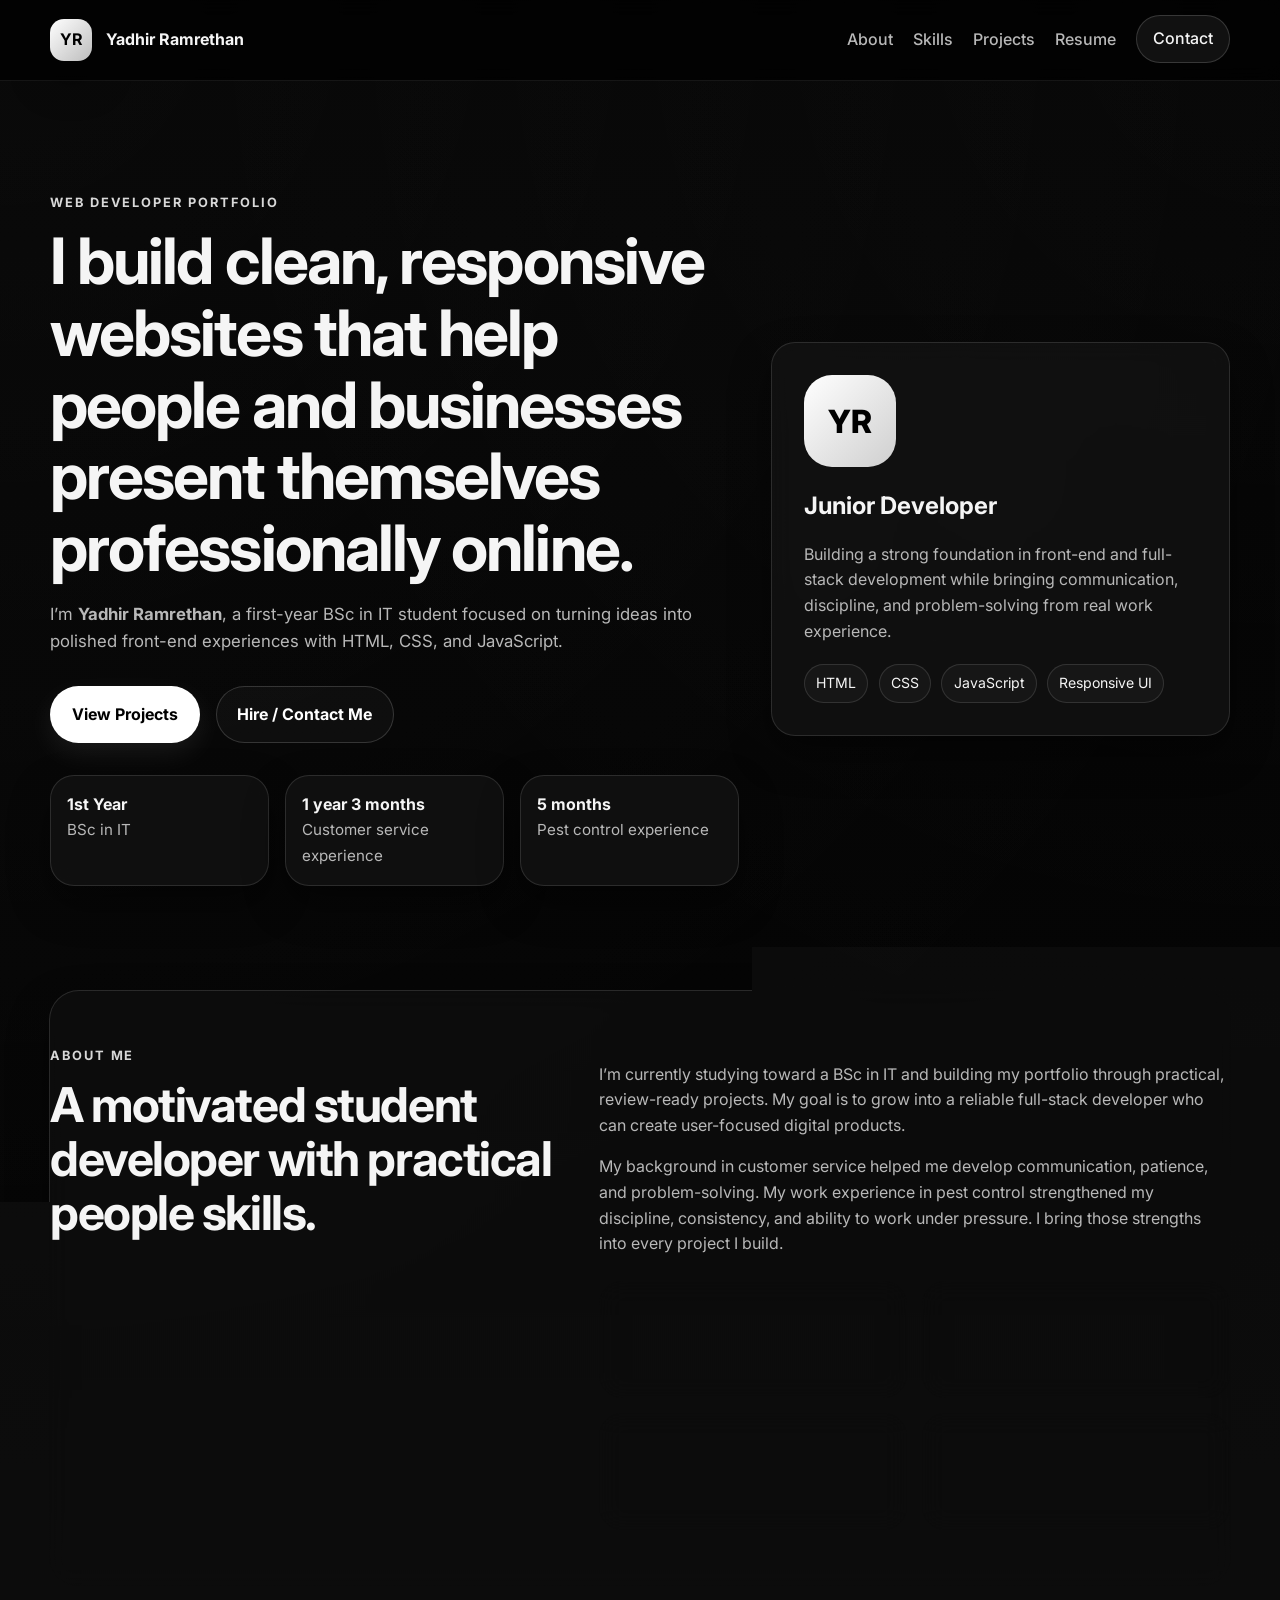
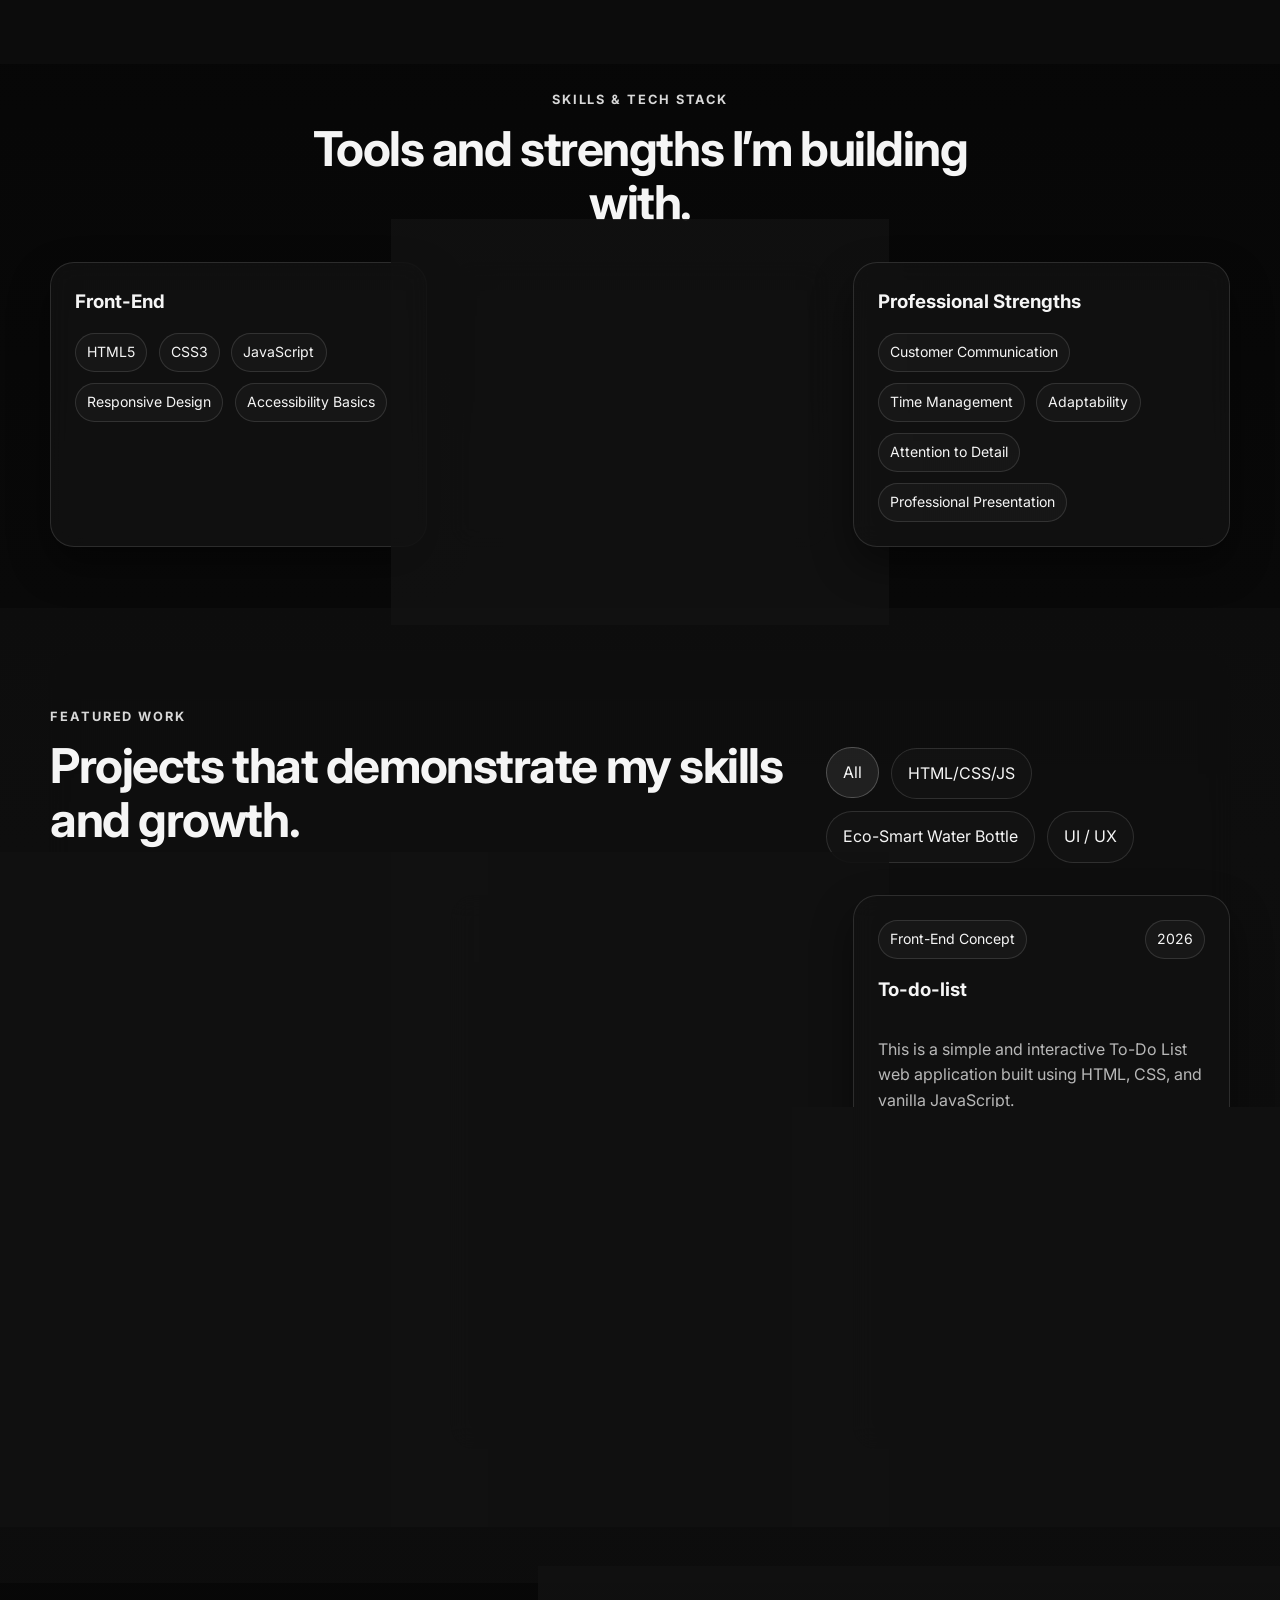
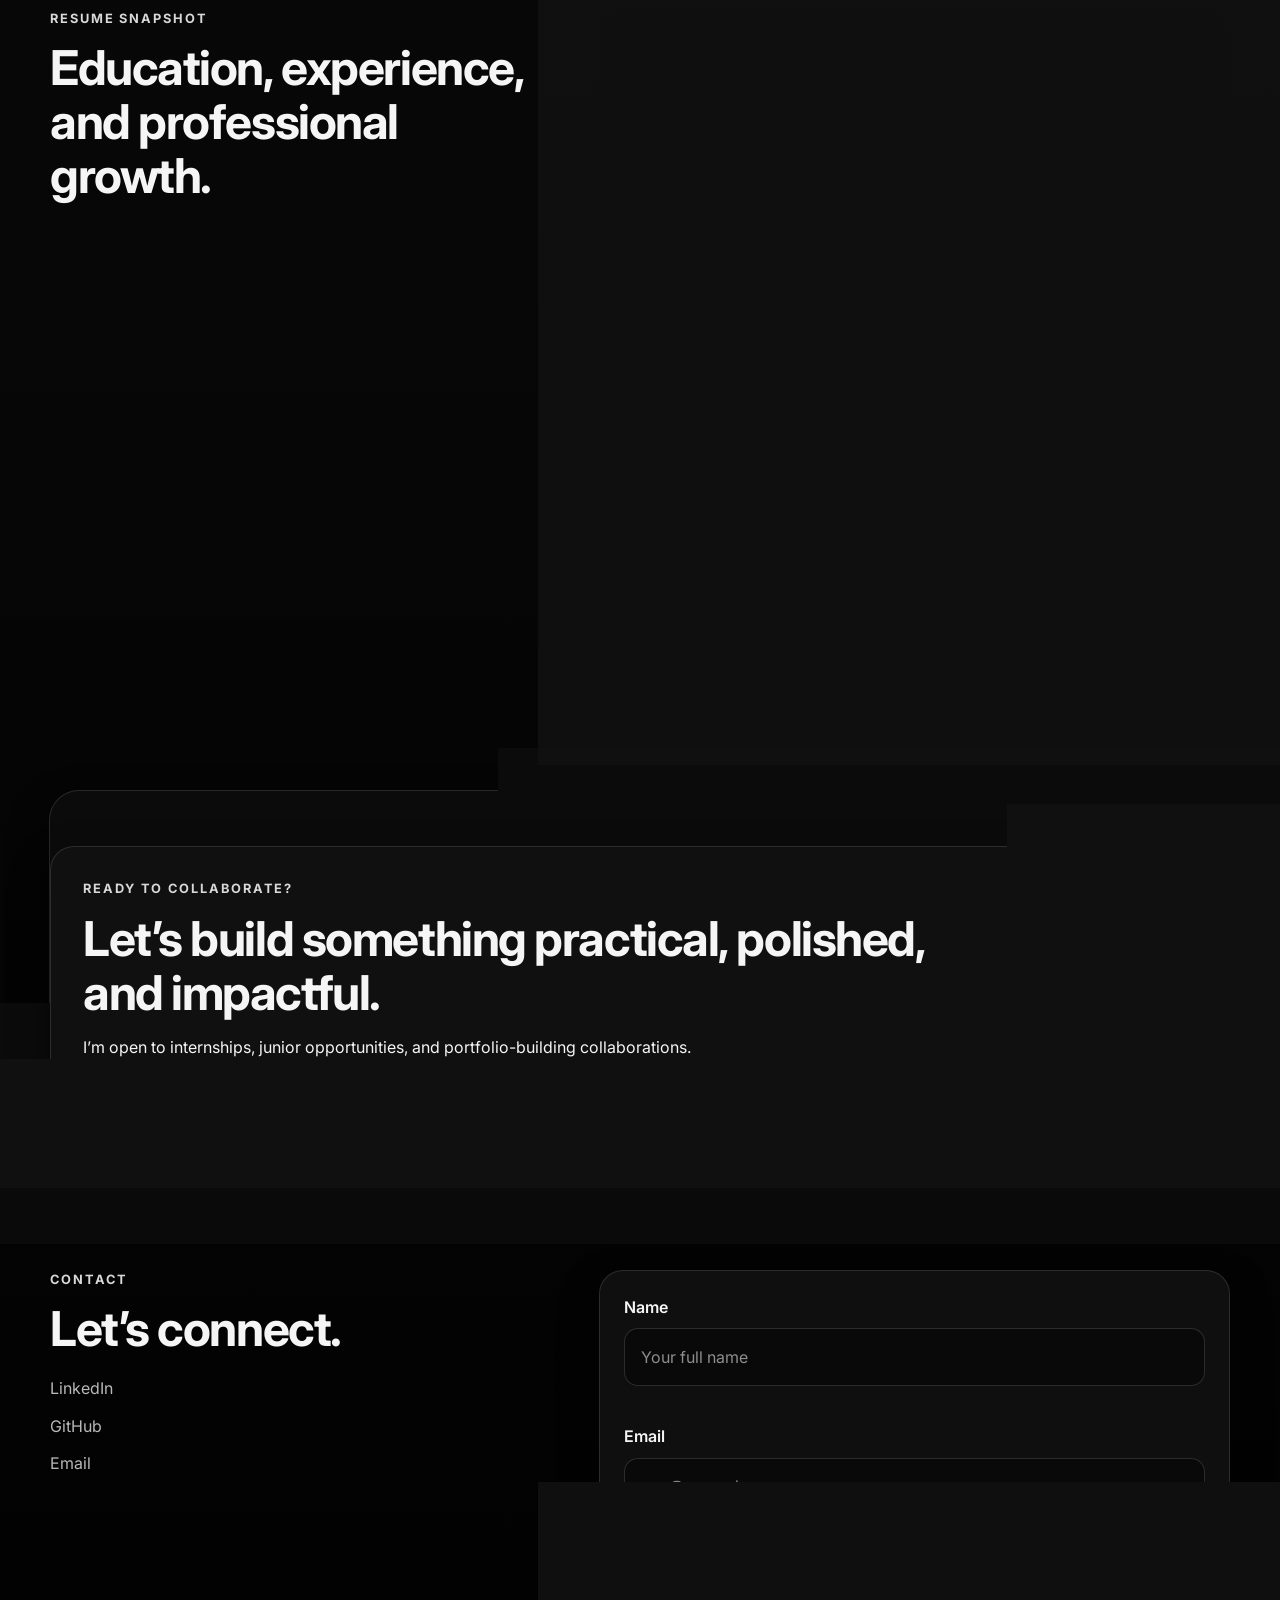
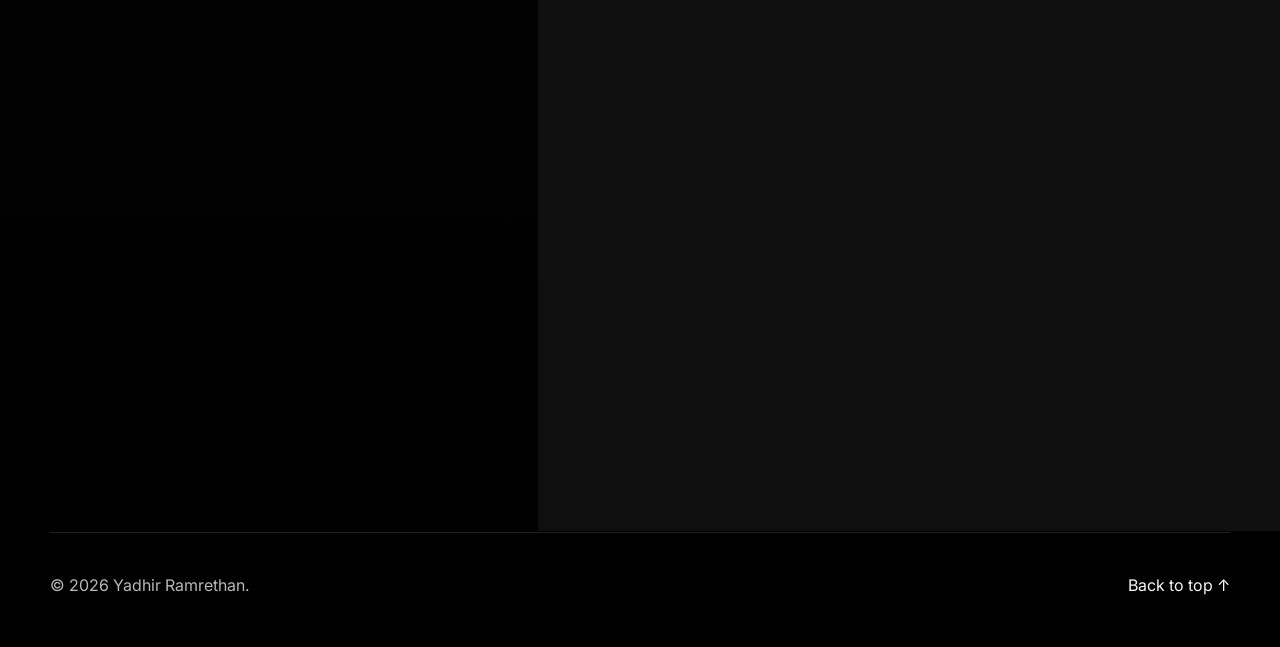
==== commit a47e21e4: "Update index.html" ====
--- a/index.html
+++ b/index.html
@@ -20,13 +20,16 @@
     />
     <meta property="og:type" content="website" />
     <meta name="theme-color" content="#0f172a" />
+
     <link rel="preconnect" href="https://fonts.googleapis.com" />
     <link rel="preconnect" href="https://fonts.gstatic.com" crossorigin />
     <link
       href="https://fonts.googleapis.com/css2?family=Inter:wght@400;500;600;700;800&display=swap"
       rel="stylesheet"
     />
+
     <link rel="stylesheet" href="styles.css" />
+
     <script type="application/ld+json">
       {
         "@context": "https://schema.org",
@@ -34,15 +37,22 @@
         "name": "Yadhir Ramrethan",
         "jobTitle": "BSc IT Student | Portfolio Website Developer",
         "description": "Entry-level web developer building responsive interfaces with HTML, CSS and JavaScript.",
-        "url": "https://your-domain.example",
+        "url": "https://yadhirr.github.io/FUTURE_FS_01/",
         "sameAs": [
-          "https://www.linkedin.com/",
-          "https://github.com/"
+          "https://www.linkedin.com/in/yadhir-ramrethan-647961266/",
+          "https://github.com/Yadhirr"
         ],
-        "knowsAbout": ["HTML", "CSS", "JavaScript", "Responsive Web Design", "Customer Service"]
+        "knowsAbout": [
+          "HTML",
+          "CSS",
+          "JavaScript",
+          "Responsive Web Design",
+          "Customer Service"
+        ]
       }
     </script>
   </head>
+
   <body>
     <a class="skip-link" href="#main-content">Skip to content</a>
 
@@ -54,7 +64,13 @@
             <span class="brand-text">Yadhir Ramrethan</span>
           </a>
 
-          <button class="menu-toggle" aria-expanded="false" aria-controls="site-nav" aria-label="Open menu">
+          <button
+            class="menu-toggle"
+            aria-expanded="false"
+            aria-controls="site-nav"
+            aria-label="Open menu"
+            type="button"
+          >
             <span></span>
             <span></span>
             <span></span>
@@ -79,14 +95,17 @@
                 I build clean, responsive websites that help people and businesses
                 present themselves professionally online.
               </h1>
+
               <p class="hero-text">
                 I’m <strong>Yadhir Ramrethan</strong>, a first-year BSc in IT student focused on
                 turning ideas into polished front-end experiences with HTML, CSS, and JavaScript.
               </p>
+
               <div class="hero-actions">
                 <a href="#projects" class="button button-primary">View Projects</a>
                 <a href="#contact" class="button button-secondary">Hire / Contact Me</a>
               </div>
+
               <ul class="hero-highlights" aria-label="Quick highlights">
                 <li><strong>1st Year</strong><span>BSc in IT</span></li>
                 <li><strong>1 year 3 months</strong><span>Customer service experience</span></li>
@@ -101,6 +120,7 @@
                 Building a strong foundation in front-end and full-stack development while
                 bringing communication, discipline, and problem-solving from real work experience.
               </p>
+
               <div class="profile-meta">
                 <span>HTML</span>
                 <span>CSS</span>
@@ -117,30 +137,36 @@
               <p class="eyebrow">About Me</p>
               <h2>A motivated student developer with practical people skills.</h2>
             </div>
+
             <div class="about-content reveal">
               <p>
                 I’m currently studying toward a BSc in IT and building my portfolio through
                 practical, review-ready projects. My goal is to grow into a reliable full-stack
                 developer who can create user-focused digital products.
               </p>
+
               <p>
                 My background in customer service helped me develop communication, patience,
                 and problem-solving. My work experience in pest control strengthened my discipline,
                 consistency, and ability to work under pressure. I bring those strengths into every project I build.
               </p>
+
               <div class="info-grid" role="list" aria-label="Personal details">
                 <div class="info-card" role="listitem">
                   <span class="info-label">Current Focus</span>
-                  <span class="info-value">Front-end development & portfolio projects</span>
-                </div>
+                  <span class="info-value">Front-end development &amp; portfolio projects</span>
+                </div>
+
                 <div class="info-card" role="listitem">
                   <span class="info-label">Learning Path</span>
                   <span class="info-value">BSc IT • Web development • Practical projects</span>
                 </div>
+
                 <div class="info-card" role="listitem">
                   <span class="info-label">Strengths</span>
                   <span class="info-value">Communication, consistency, problem-solving</span>
                 </div>
+
                 <div class="info-card" role="listitem">
                   <span class="info-label">Open To</span>
                   <span class="info-value">Internships, junior roles, freelance opportunities</span>
@@ -153,7 +179,7 @@
         <section id="skills" class="section">
           <div class="container">
             <div class="section-heading reveal centered">
-              <p class="eyebrow">Skills & Tech Stack</p>
+              <p class="eyebrow">Skills &amp; Tech Stack</p>
               <h2>Tools and strengths I’m building with.</h2>
             </div>
 
@@ -168,16 +194,18 @@
                   <span>Accessibility Basics</span>
                 </div>
               </article>
+
               <article class="skill-card reveal">
                 <h3>Learning / Growing</h3>
                 <div class="tags">
                   <span>React</span>
                   <span>Node.js</span>
-                  <span>Git & GitHub</span>
+                  <span>Git &amp; GitHub</span>
                   <span>APIs</span>
                   <span>SEO Structure</span>
                 </div>
               </article>
+
               <article class="skill-card reveal">
                 <h3>Professional Strengths</h3>
                 <div class="tags">
@@ -199,11 +227,12 @@
                 <p class="eyebrow">Featured Work</p>
                 <h2>Projects that demonstrate my skills and growth.</h2>
               </div>
+
               <div class="filter-group" aria-label="Project filters">
-                <button class="filter-button active" data-filter="all">All</button>
-                <button class="filter-button" data-filter="html">HTML/CSS/JS</button>
-                <button class="filter-button" data-filter="Eco Bottle">Eco-Smart-Water-Bottle</button>
-                <button class="filter-button" data-filter="ui">UI / UX</button>
+                <button type="button" class="filter-button active" data-filter="all">All</button>
+                <button type="button" class="filter-button" data-filter="html">HTML/CSS/JS</button>
+                <button type="button" class="filter-button" data-filter="eco">Eco-Smart Water Bottle</button>
+                <button type="button" class="filter-button" data-filter="ui">UI / UX</button>
               </div>
             </div>
 
@@ -213,61 +242,94 @@
                   <span class="project-label">Portfolio</span>
                   <span class="project-year">2026</span>
                 </div>
+
                 <h3>Personal Portfolio Website</h3>
                 <p>
                   A professional portfolio designed to showcase my background, skills, and project work
                   with strong layout structure, responsive design, and clean UI.
                 </p>
+
                 <ul>
                   <li>Responsive multi-section layout</li>
                   <li>SEO-ready semantic HTML</li>
                   <li>Interactive navigation and filtering</li>
                 </ul>
+
                 <div class="project-links">
                   <a href="#contact">Request Code Review</a>
                 </div>
               </article>
 
-              
               <article class="project-card reveal" data-category="eco html">
-               <div class="project-top">
-                <span class="project-label">Internship Task</span>
-                   <span class="project-year">2026</span>
-               </div>    
+                <div class="project-top">
+                  <span class="project-label">Internship Task</span>
+                  <span class="project-year">2026</span>
+                </div>
+
                 <h3>Eco-Smart Water Bottle</h3>
-                  <p>
-                    A responsive multi-page product website for the EcoSmart Water Bottle brand.
-                    This project showcases a sustainable product with interactive pricing, product customization, and contact form validation using HTML, CSS, and JavaScript.
-                  </p>
-                    <ul>
-                     <li>Many people rely on single-use plastic bottles and lack a convenient way to track hydration sustainably</li>
-                     <li>Responsive design, product catalog, user login, cart system, hydration tracking, and eco-friendly branding</li>
-                     <li>Understanding how to design a user-friendly and responsive website</li>
-                    </ul>
-                 <div class="project-links">
-                  <a href="https://yadhirr.github.io/Eco-Smart-Water-Bottle/" target="_blank" rel="noopener noreferrer">Live Demo</a>
-                  <a href="https://github.com/Yadhirr/Eco-Smart-Water-Bottle" target="_blank" rel="noopener noreferrer">GitHub Repo</a>
-                </div>
-              </article>
-
+                <p>
+                  A responsive multi-page product website for the EcoSmart Water Bottle brand.
+                  This project showcases a sustainable product with interactive pricing, product customization,
+                  and contact form validation using HTML, CSS, and JavaScript.
+                </p>
+
+                <ul>
+                  <li>Built to promote reusable hydration and sustainable product choices</li>
+                  <li>Includes responsive layout, interactive features, and eco-friendly branding</li>
+                  <li>Strengthened my front-end design and JavaScript problem-solving skills</li>
+                </ul>
+
+                <div class="project-links">
+                  <a
+                    href="https://yadhirr.github.io/Eco-Smart-Water-Bottle/"
+                    target="_blank"
+                    rel="noopener noreferrer"
+                  >
+                    Live Demo
+                  </a>
+                  <a
+                    href="https://github.com/Yadhirr/Eco-Smart-Water-Bottle"
+                    target="_blank"
+                    rel="noopener noreferrer"
+                  >
+                    GitHub Repo
+                  </a>
+                </div>
+              </article>
 
               <article class="project-card reveal" data-category="ui html">
                 <div class="project-top">
                   <span class="project-label">Front-End Concept</span>
                   <span class="project-year">2026</span>
                 </div>
+
                 <h3>To-do-list</h3>
                 <p>
-                  This is a simple and interactive To-Do List web application built using HTML, CSS, and vanilla JavaScript.
+                  This is a simple and interactive To-Do List web application built using HTML, CSS,
+                  and vanilla JavaScript.
                 </p>
+
                 <ul>
                   <li>The purpose of this project is to demonstrate how to manage tasks dynamically in the browser</li>
                   <li>The interface is clean, minimal, and responsive</li>
-                  <li>It demonstrates key front-end development concepts </li>
+                  <li>It demonstrates key front-end development concepts</li>
                 </ul>
+
                 <div class="project-links">
-                  <a href="https://yadhirr.github.io/To-do-list/">Live Demo</a>
-                  <a href="https://github.com/Yadhirr/To-do-list">Github Repo</a>
+                  <a
+                    href="https://yadhirr.github.io/To-do-list/"
+                    target="_blank"
+                    rel="noopener noreferrer"
+                  >
+                    Live Demo
+                  </a>
+                  <a
+                    href="https://github.com/Yadhirr/To-do-list"
+                    target="_blank"
+                    rel="noopener noreferrer"
+                  >
+                    GitHub Repo
+                  </a>
                 </div>
               </article>
             </div>
@@ -293,6 +355,7 @@
                   </p>
                 </div>
               </article>
+
               <article class="timeline-item">
                 <span class="timeline-dot"></span>
                 <div>
@@ -304,6 +367,7 @@
                   </p>
                 </div>
               </article>
+
               <article class="timeline-item">
                 <span class="timeline-dot"></span>
                 <div>
@@ -324,9 +388,11 @@
             <div>
               <p class="eyebrow">Ready to collaborate?</p>
               <h2>Let’s build something practical, polished, and impactful.</h2>
+              <p>
                 I’m open to internships, junior opportunities, and portfolio-building collaborations.
               </p>
             </div>
+
             <a href="#contact" class="button button-primary">Start a Conversation</a>
           </div>
         </section>
@@ -336,10 +402,22 @@
             <div class="section-heading reveal">
               <p class="eyebrow">Contact</p>
               <h2>Let’s connect.</h2>
-              </p>
+
               <div class="contact-links">
-                <a href="https://www.linkedin.com/in/yadhir-ramrethan-647961266/" target="_blank" rel="noreferrer">LinkedIn</a>
-                <a href="https://github.com/Yadhirr" target="_blank" rel="noreferrer">GitHub</a>
+                <a
+                  href="https://www.linkedin.com/in/yadhir-ramrethan-647961266/"
+                  target="_blank"
+                  rel="noopener noreferrer"
+                >
+                  LinkedIn
+                </a>
+                <a
+                  href="https://github.com/Yadhirr"
+                  target="_blank"
+                  rel="noopener noreferrer"
+                >
+                  GitHub
+                </a>
                 <a href="mailto:yadhir.ramrethan29@gmail.com">Email</a>
               </div>
             </div>
@@ -359,13 +437,25 @@
 
               <div class="form-row">
                 <label for="subject">Subject</label>
-                <input type="text" id="subject" name="subject" placeholder="Opportunity / project enquiry" required />
+                <input
+                  type="text"
+                  id="subject"
+                  name="subject"
+                  placeholder="Opportunity / project enquiry"
+                  required
+                />
                 <small class="error-message" aria-live="polite"></small>
               </div>
 
               <div class="form-row">
                 <label for="message">Message</label>
-                <textarea id="message" name="message" rows="6" placeholder="Tell me a bit about your enquiry..." required></textarea>
+                <textarea
+                  id="message"
+                  name="message"
+                  rows="6"
+                  placeholder="Tell me a bit about your enquiry..."
+                  required
+                ></textarea>
                 <small class="error-message" aria-live="polite"></small>
               </div>
 
@@ -387,7 +477,3 @@
     <script src="script.js"></script>
   </body>
 </html>
-
-
-
-
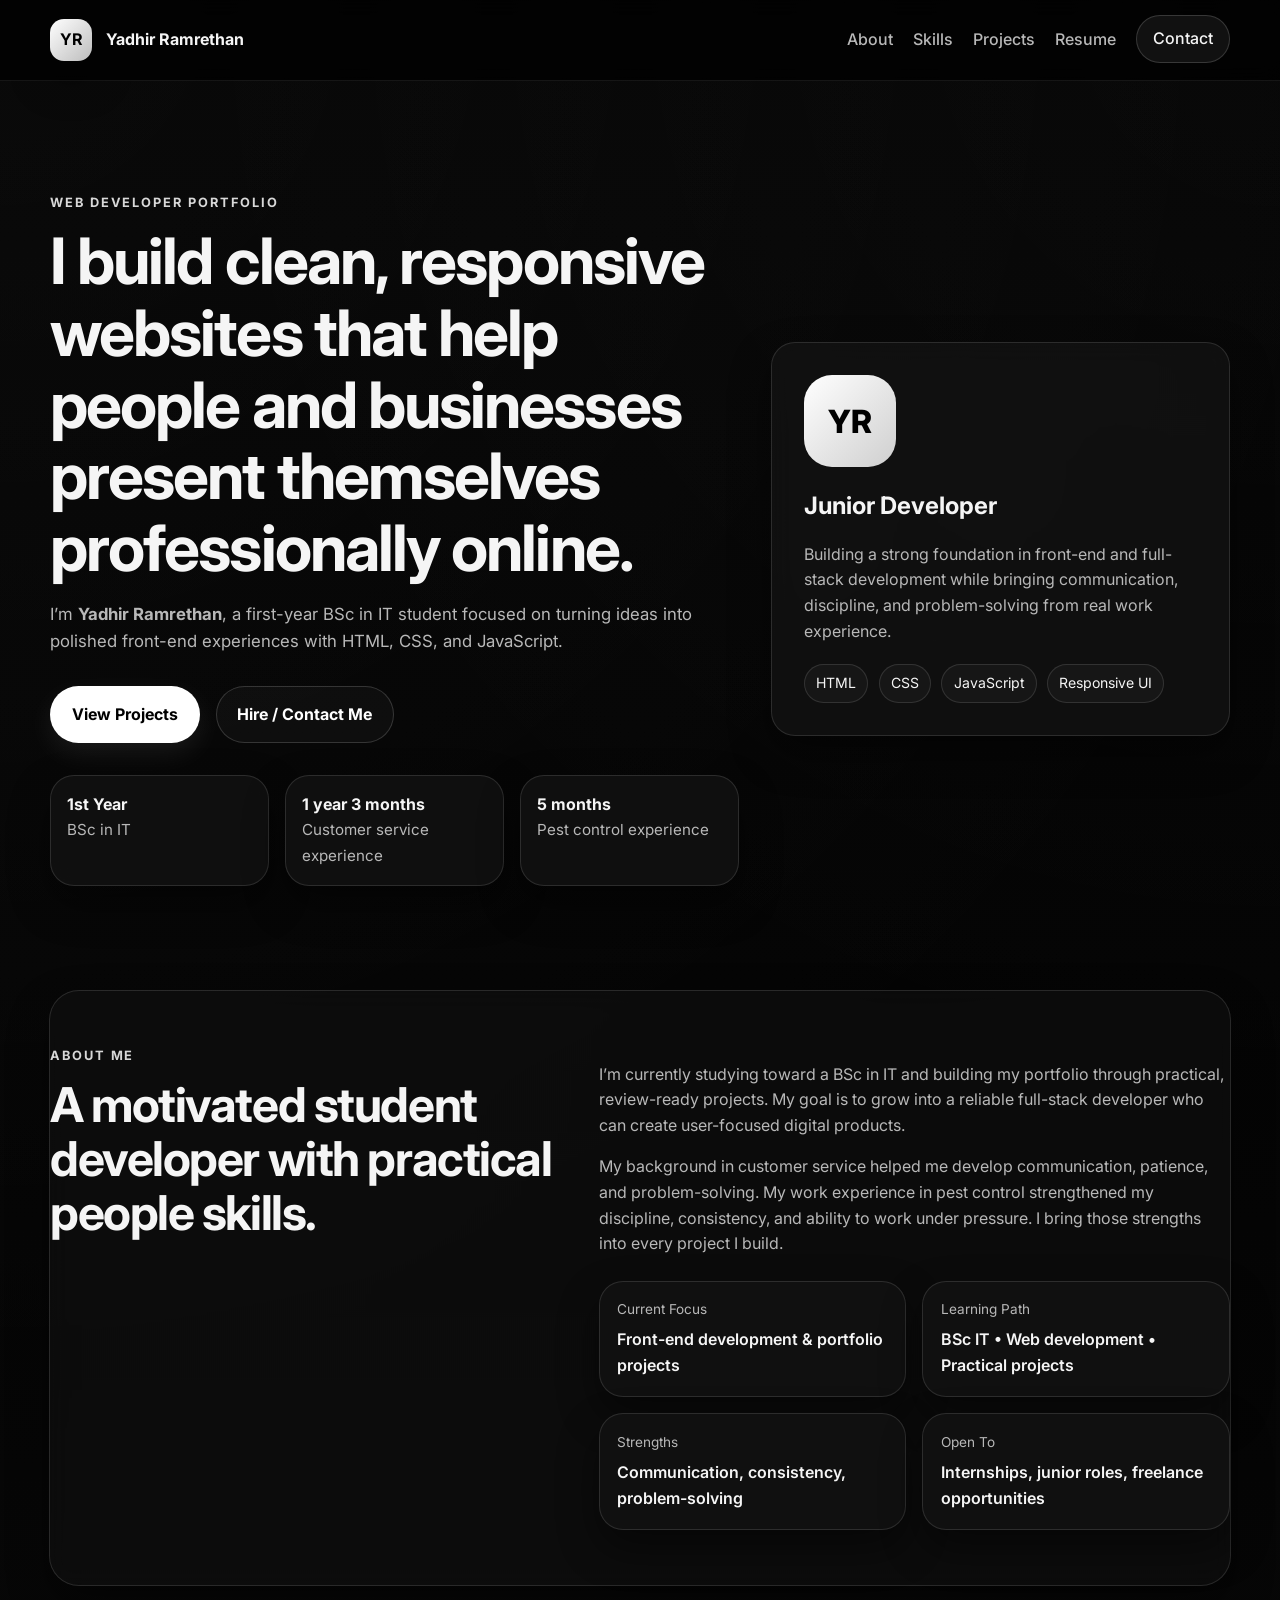
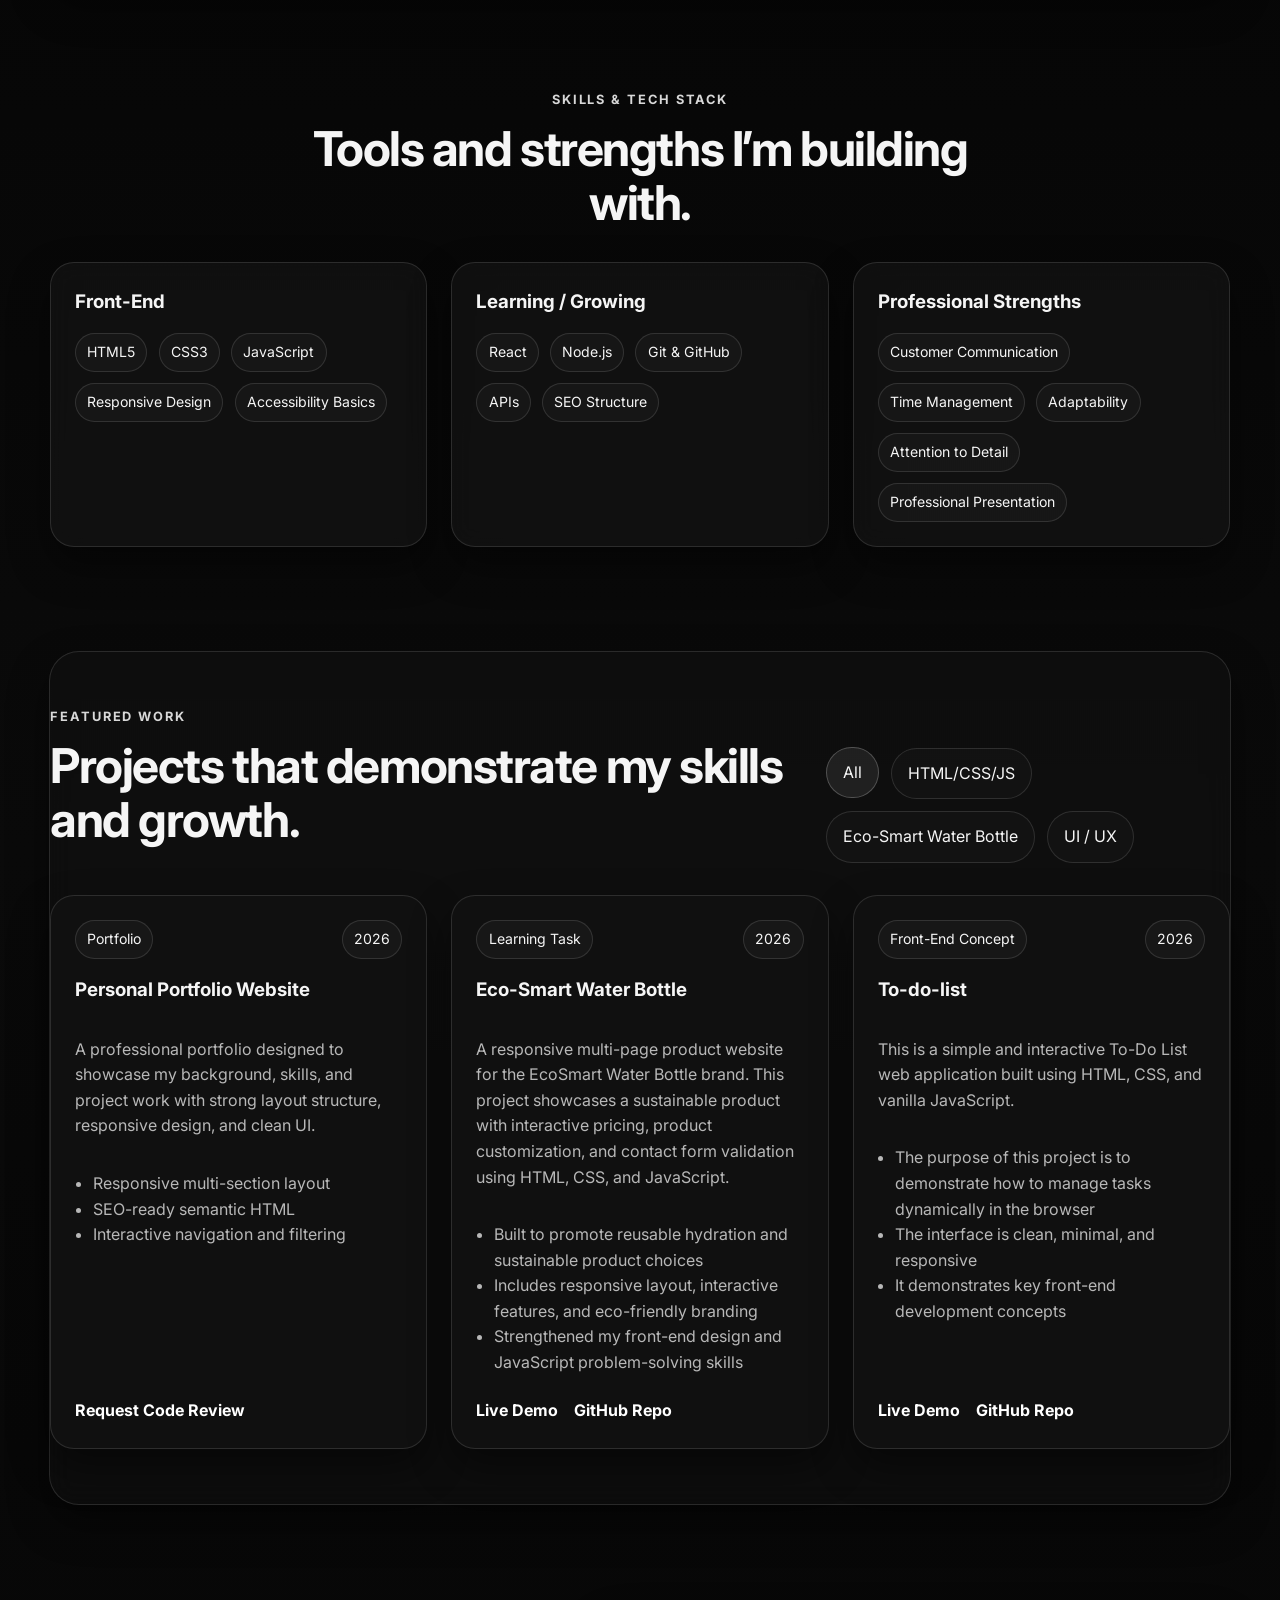
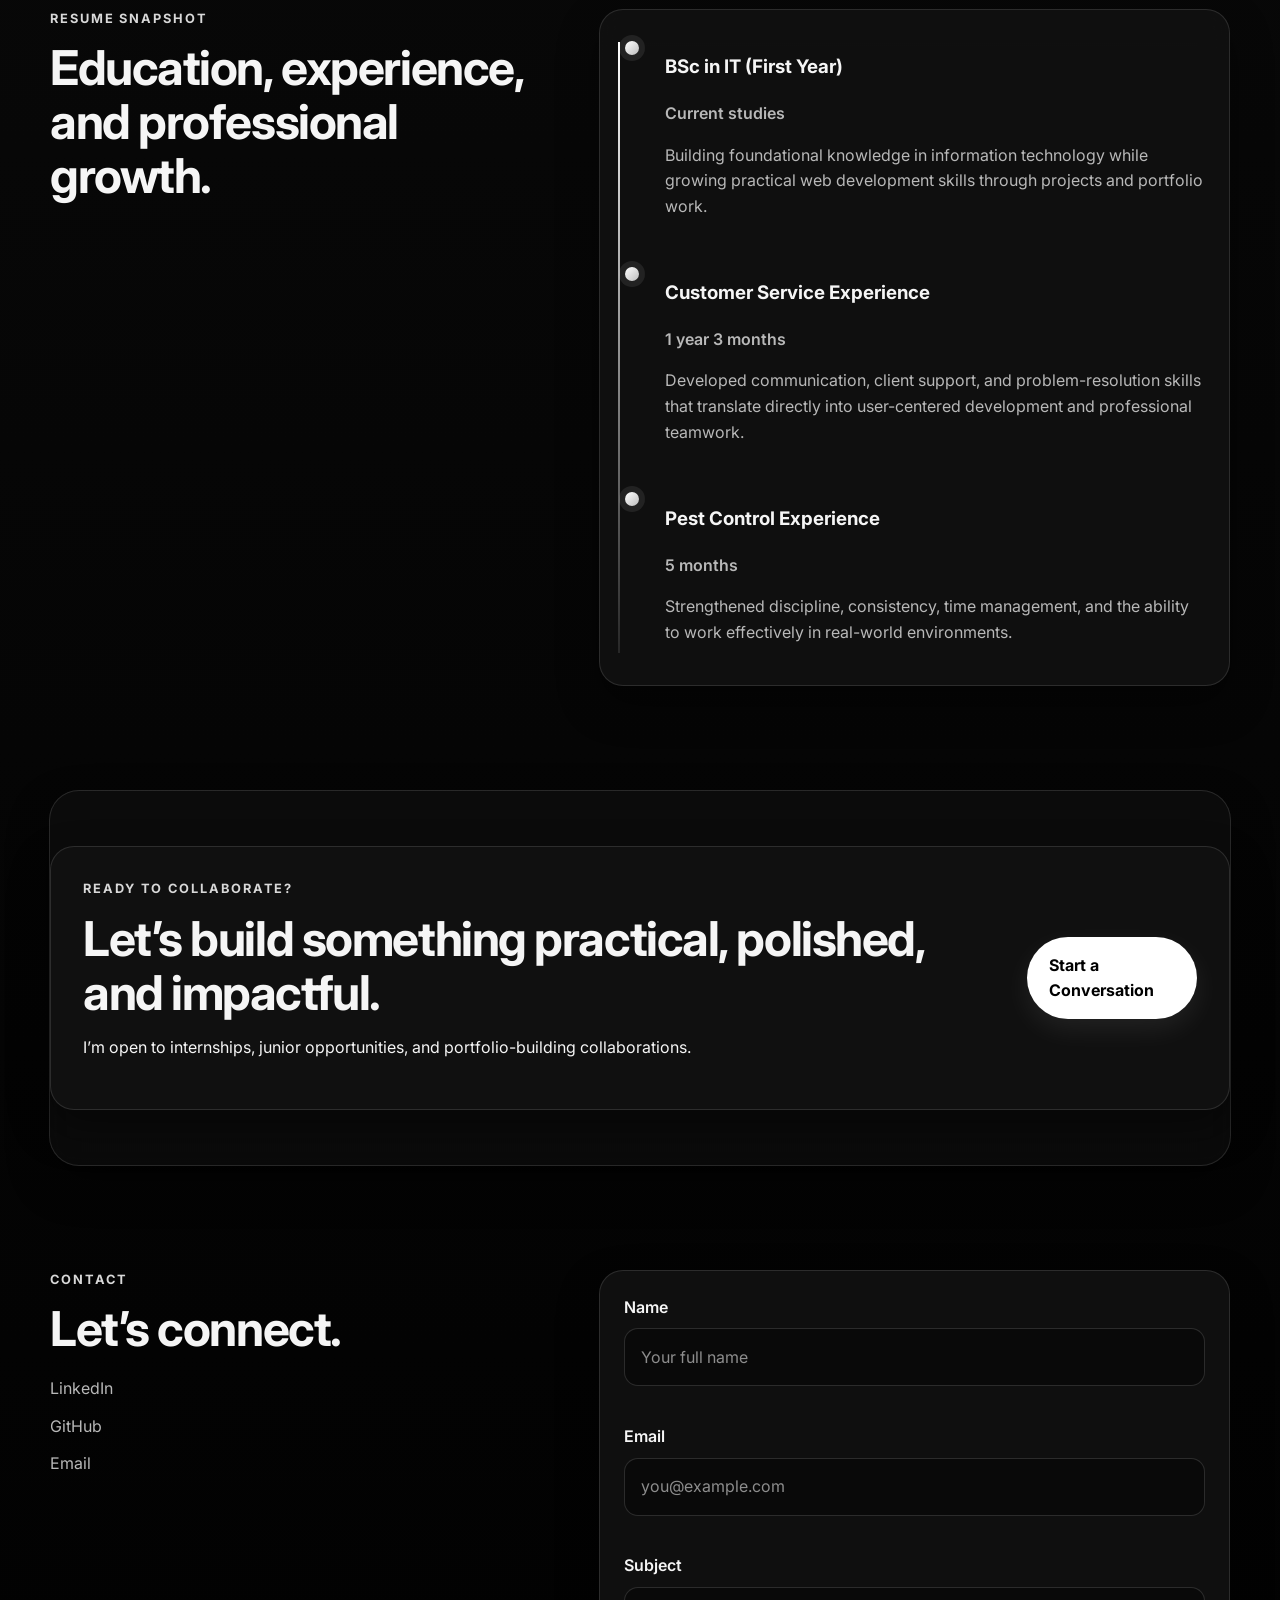
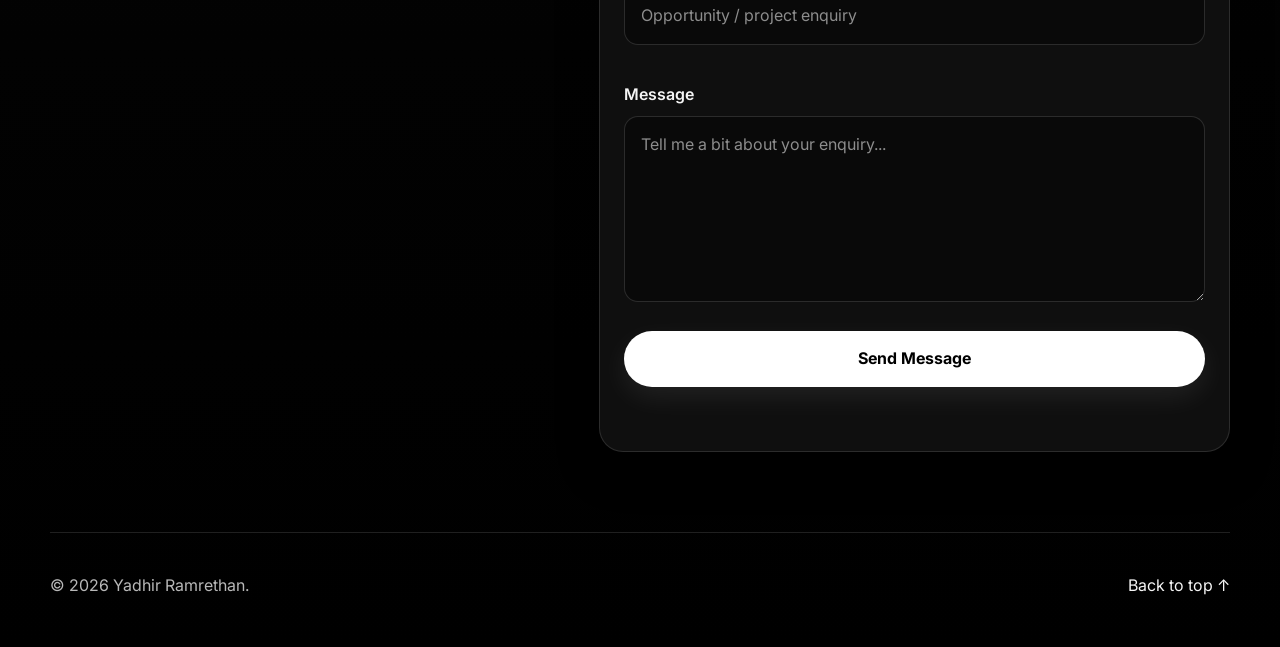
==== commit f9a15dcf: "Update index.html" ====
--- a/index.html
+++ b/index.html
@@ -262,7 +262,7 @@
 
               <article class="project-card reveal" data-category="eco html">
                 <div class="project-top">
-                  <span class="project-label">Internship Task</span>
+                  <span class="project-label">Learning Task</span>
                   <span class="project-year">2026</span>
                 </div>
 
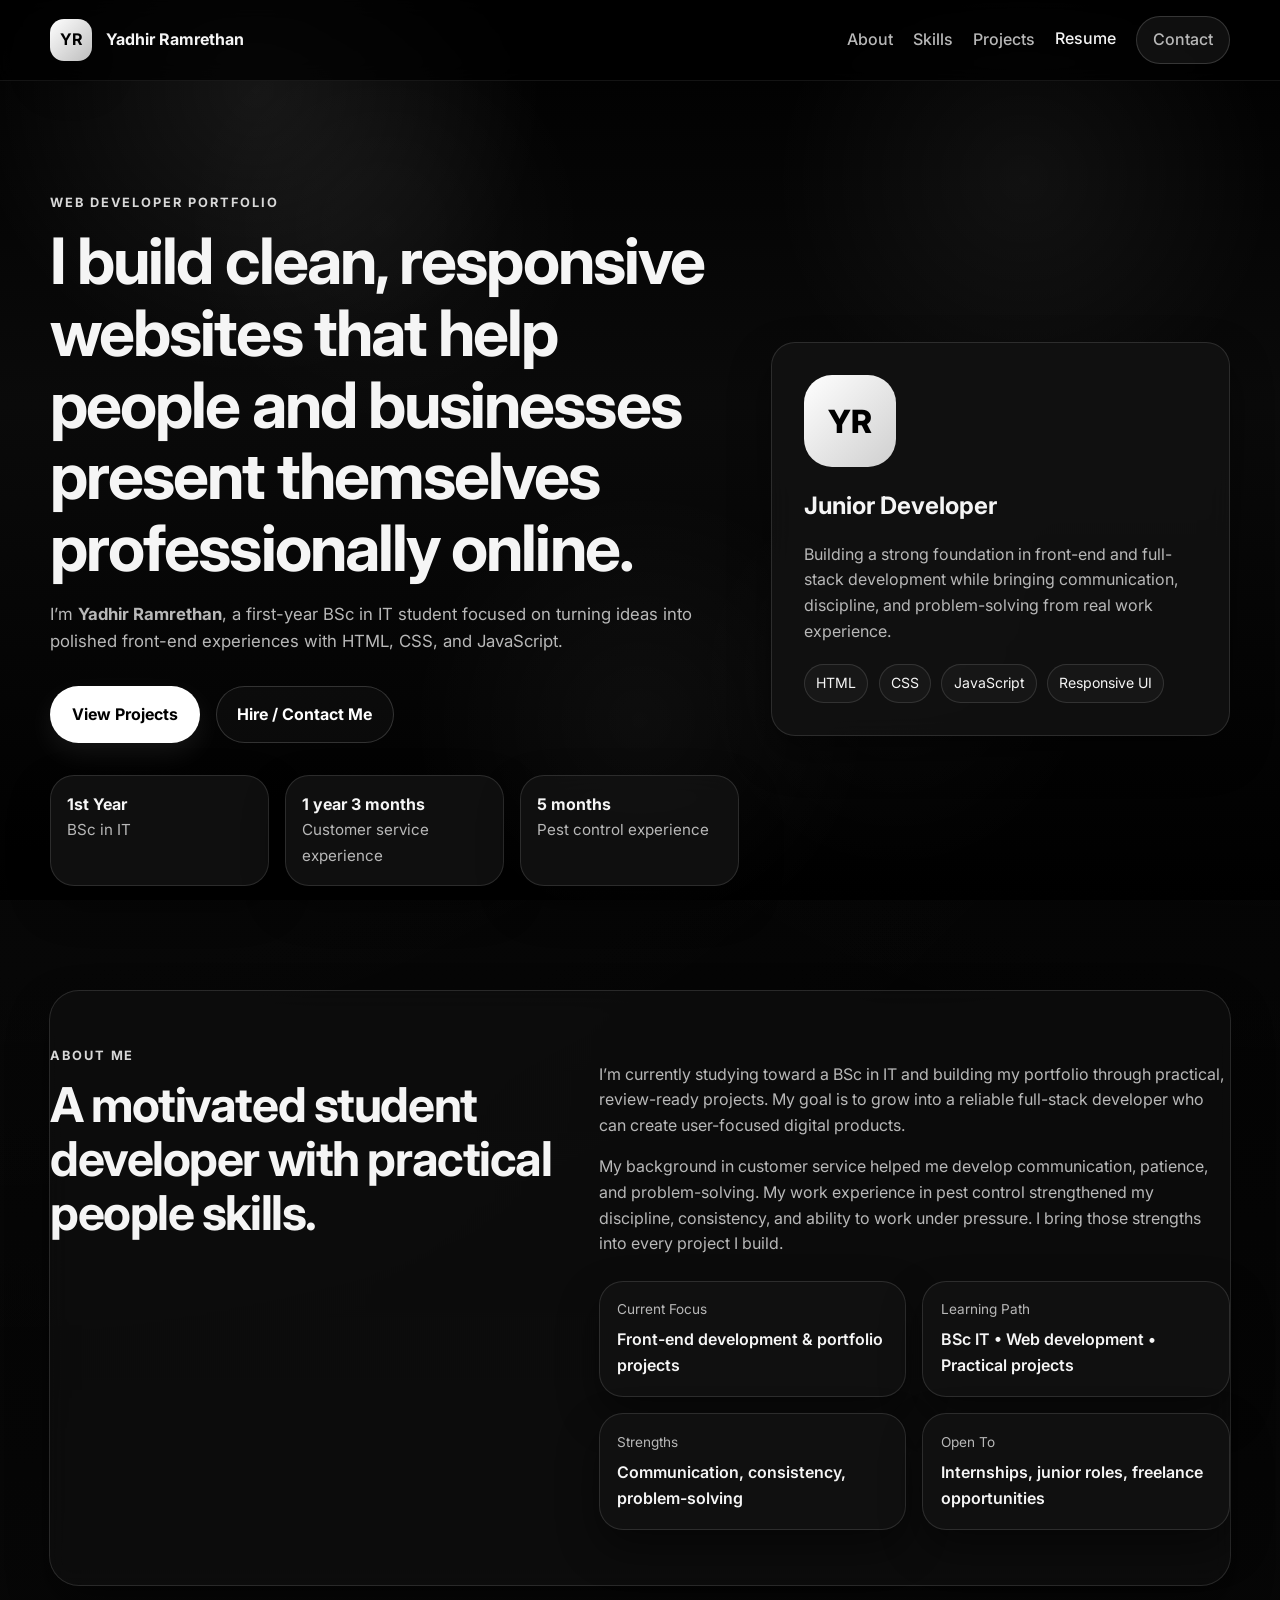
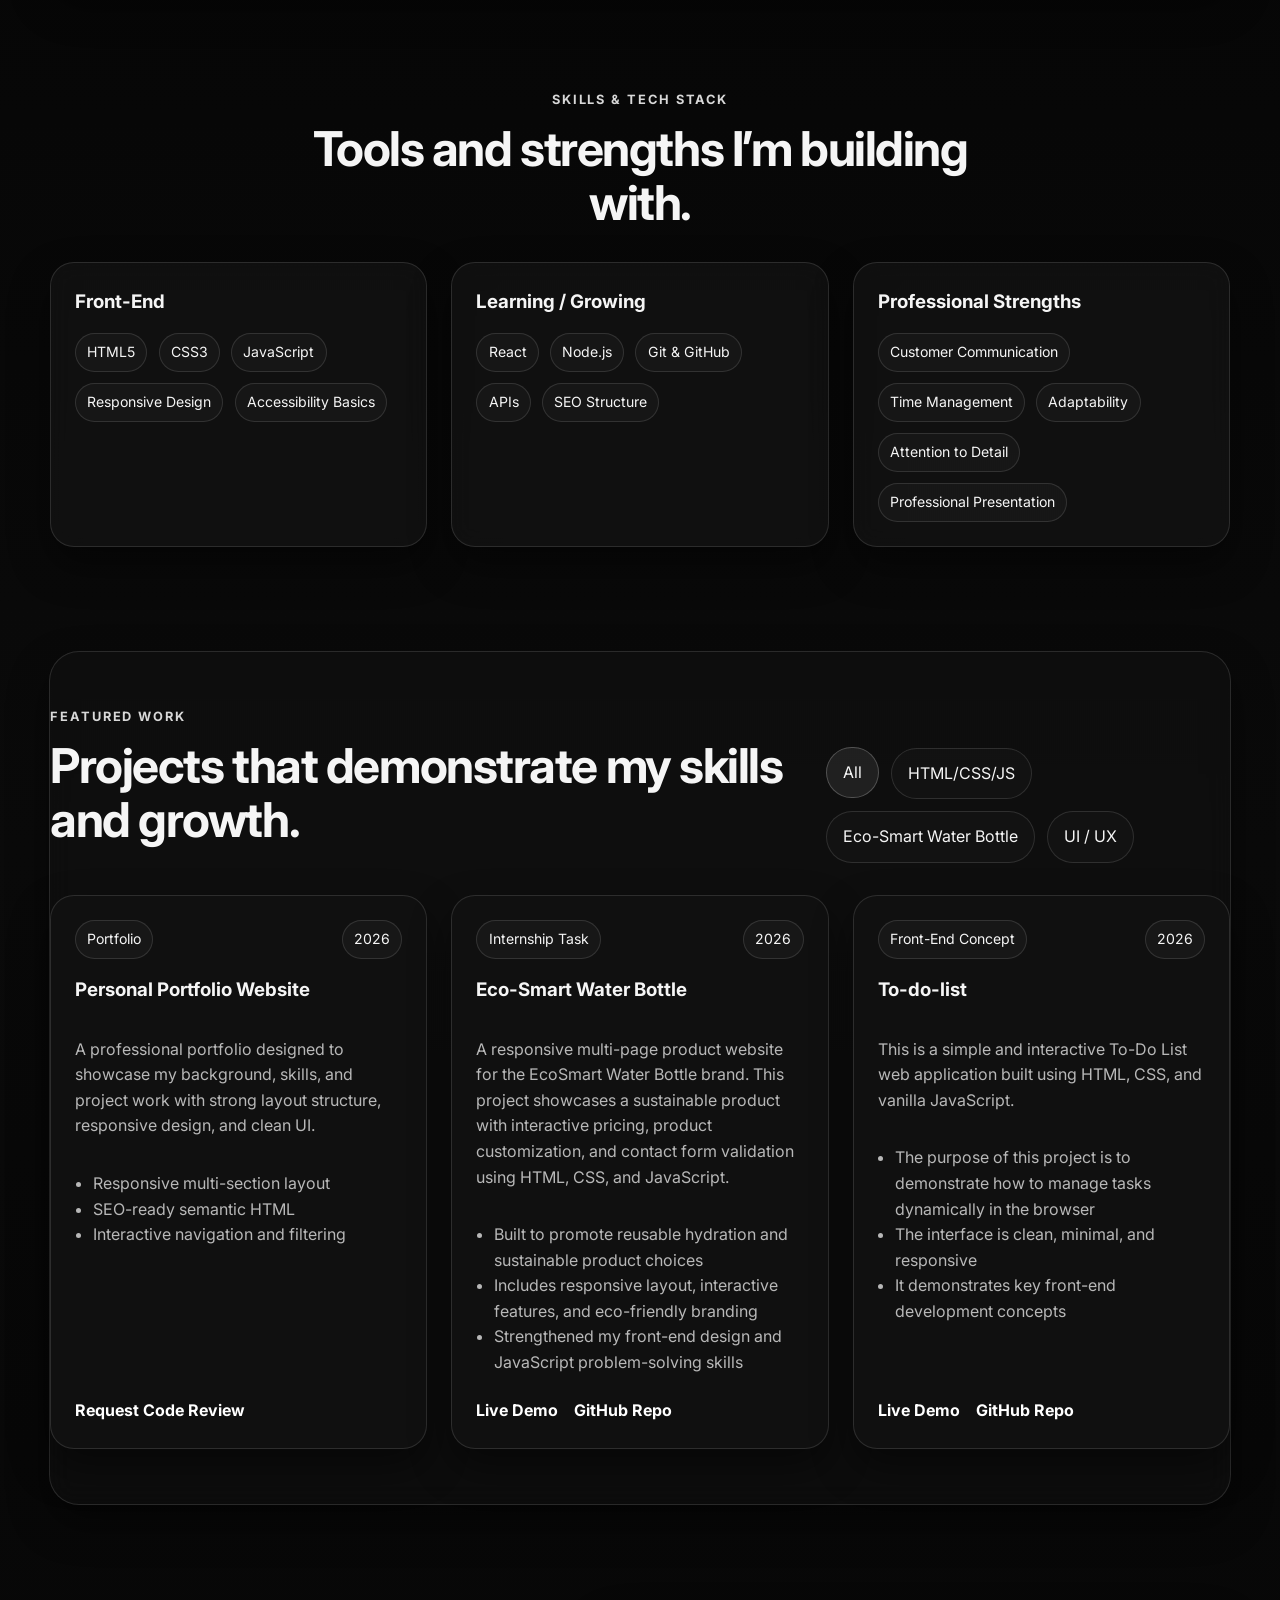
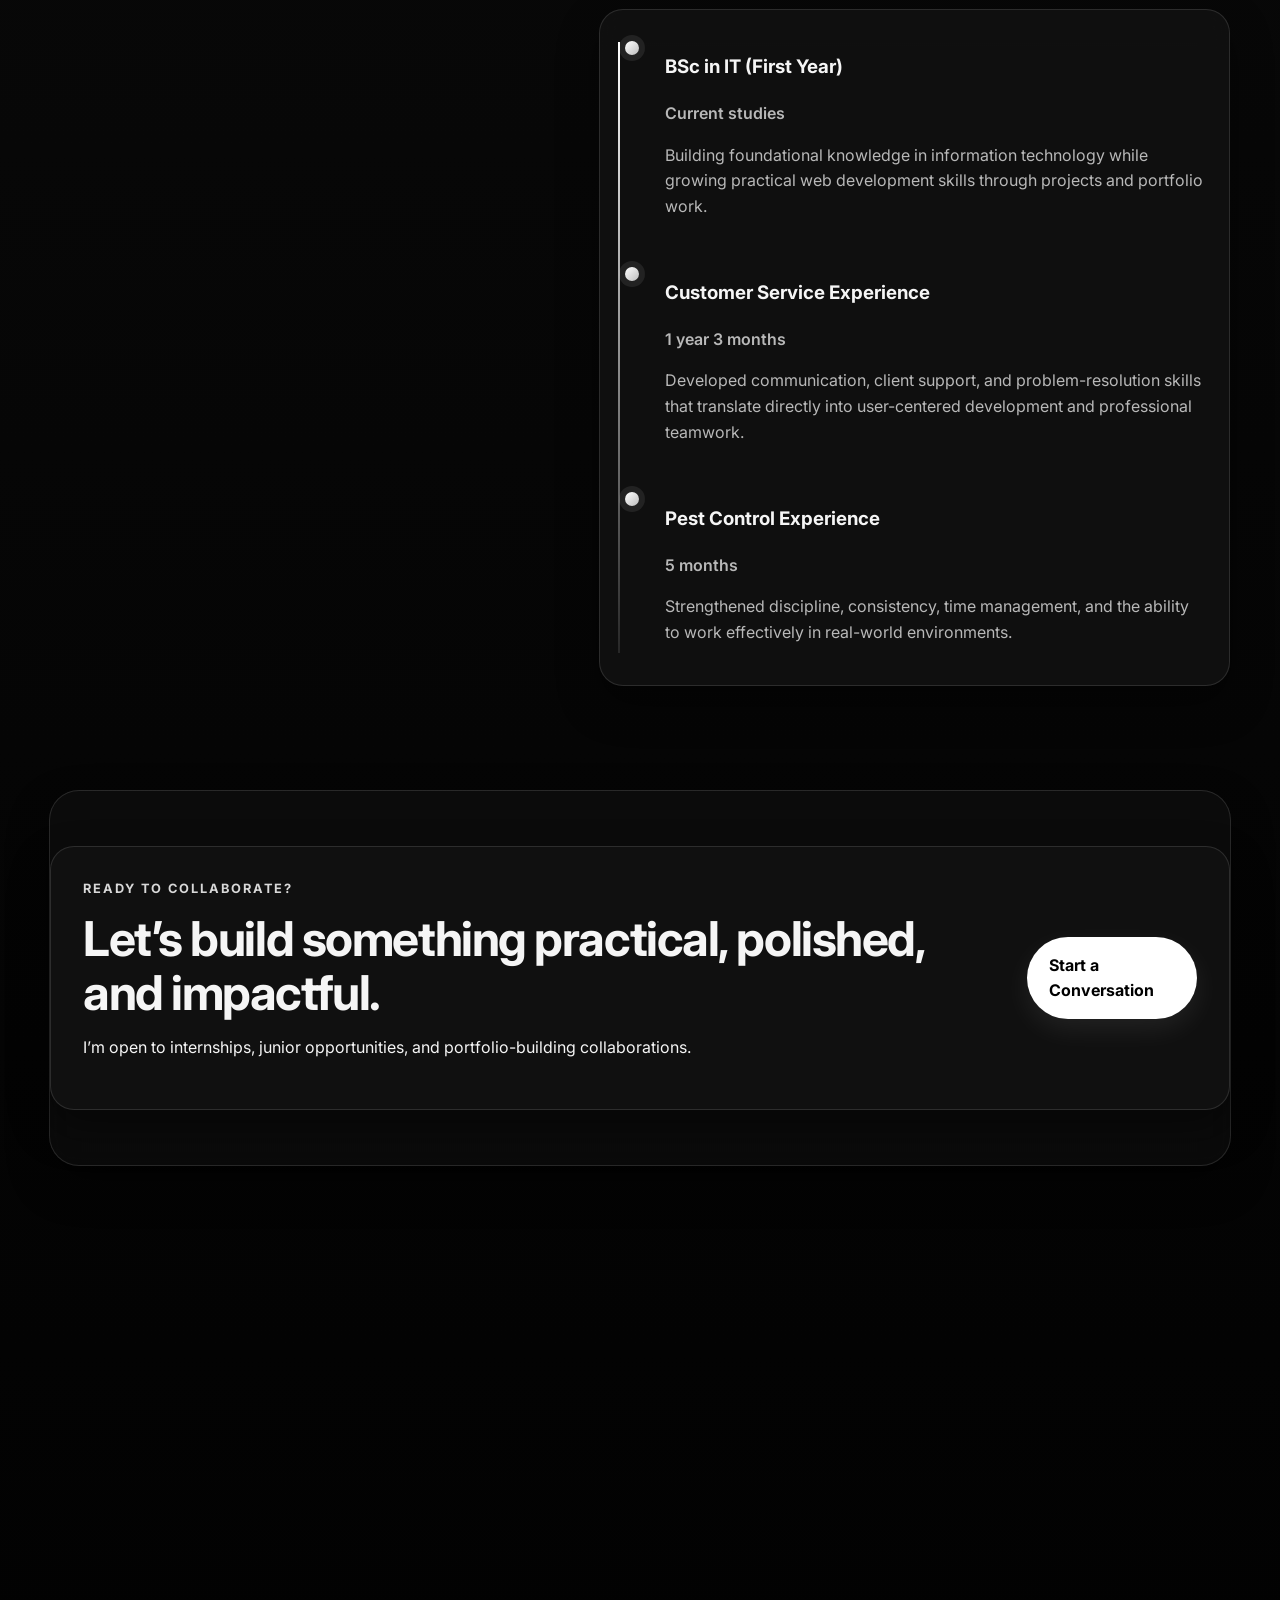
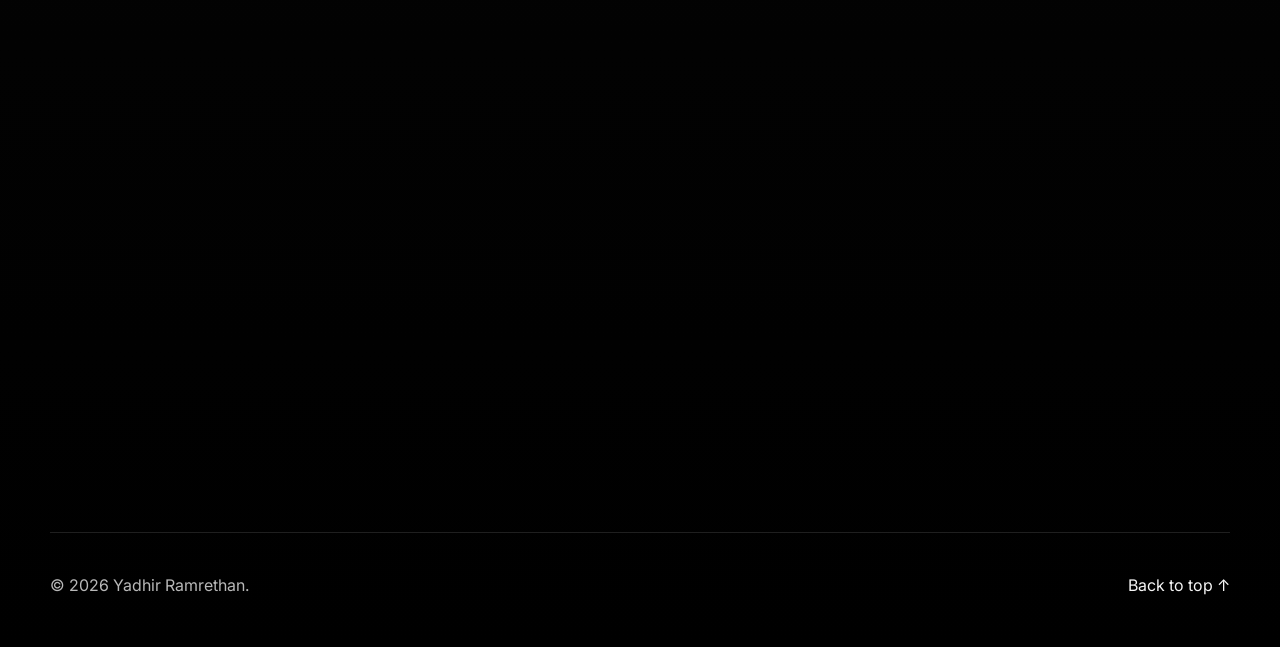
==== commit 6bd6fefc: "Update index.html" ====
--- a/index.html
+++ b/index.html
@@ -4,6 +4,7 @@
     <meta charset="UTF-8" />
     <meta name="viewport" content="width=device-width, initial-scale=1.0" />
     <title>Yadhir Ramrethan Portfolio</title>
+
     <meta
       name="description"
       content="Portfolio website for Yadhir Ramrethan - BSc IT student focused on front-end development, responsive websites, and practical digital solutions."
@@ -19,6 +20,7 @@
       content="Professional portfolio website showcasing projects, skills, background, and contact details."
     />
     <meta property="og:type" content="website" />
+    <meta property="og:url" content="https://yadhirr.github.io/FUTURE_FS_01/" />
     <meta name="theme-color" content="#0f172a" />
 
     <link rel="preconnect" href="https://fonts.googleapis.com" />
@@ -54,6 +56,7 @@
   </head>
 
   <body>
+    <div class="scroll-gradient-bg" aria-hidden="true"></div>
     <a class="skip-link" href="#main-content">Skip to content</a>
 
     <div class="site-shell">
@@ -262,7 +265,7 @@
 
               <article class="project-card reveal" data-category="eco html">
                 <div class="project-top">
-                  <span class="project-label">Learning Task</span>
+                  <span class="project-label">Internship Task</span>
                   <span class="project-year">2026</span>
                 </div>
 
--- a/styles.css
+++ b/styles.css
@@ -19,6 +19,41 @@
   --transition: 220ms ease;
 }
 
+
+/* Creative scrolling gradient background */
+.scroll-gradient-bg {
+  position: fixed;
+  inset: 0;
+  z-index: -1;
+  pointer-events: none;
+  background:
+    radial-gradient(circle at 20% calc(10% + var(--scroll-offset, 0px)), rgba(255, 255, 255, 0.08), transparent 22%),
+    radial-gradient(circle at 80% calc(20% + var(--scroll-offset, 0px) * 0.6), rgba(255, 255, 255, 0.05), transparent 20%),
+    radial-gradient(circle at 50% calc(80% - var(--scroll-offset, 0px) * 0.35), rgba(255, 255, 255, 0.04), transparent 24%),
+    linear-gradient(180deg, #000000 0%, #0a0a0a 45%, #000000 100%);
+  transition: background-position 0.1s linear;
+  filter: blur(0px);
+}
+
+/* Optional soft layer for extra depth */
+.scroll-gradient-bg::before {
+  content: "";
+  position: absolute;
+  inset: 0;
+  background:
+    radial-gradient(circle at 30% 25%, rgba(255, 255, 255, 0.03), transparent 18%),
+    radial-gradient(circle at 70% 75%, rgba(255, 255, 255, 0.025), transparent 18%);
+  mix-blend-mode: screen;
+  opacity: 0.85;
+}
+
+/* Make sure your main content stays above the background */
+.site-shell {
+  position: relative;
+  z-index: 1;
+}
+
+
 /* Global box sizing for better layout control */
 * {
   box-sizing: border-box;
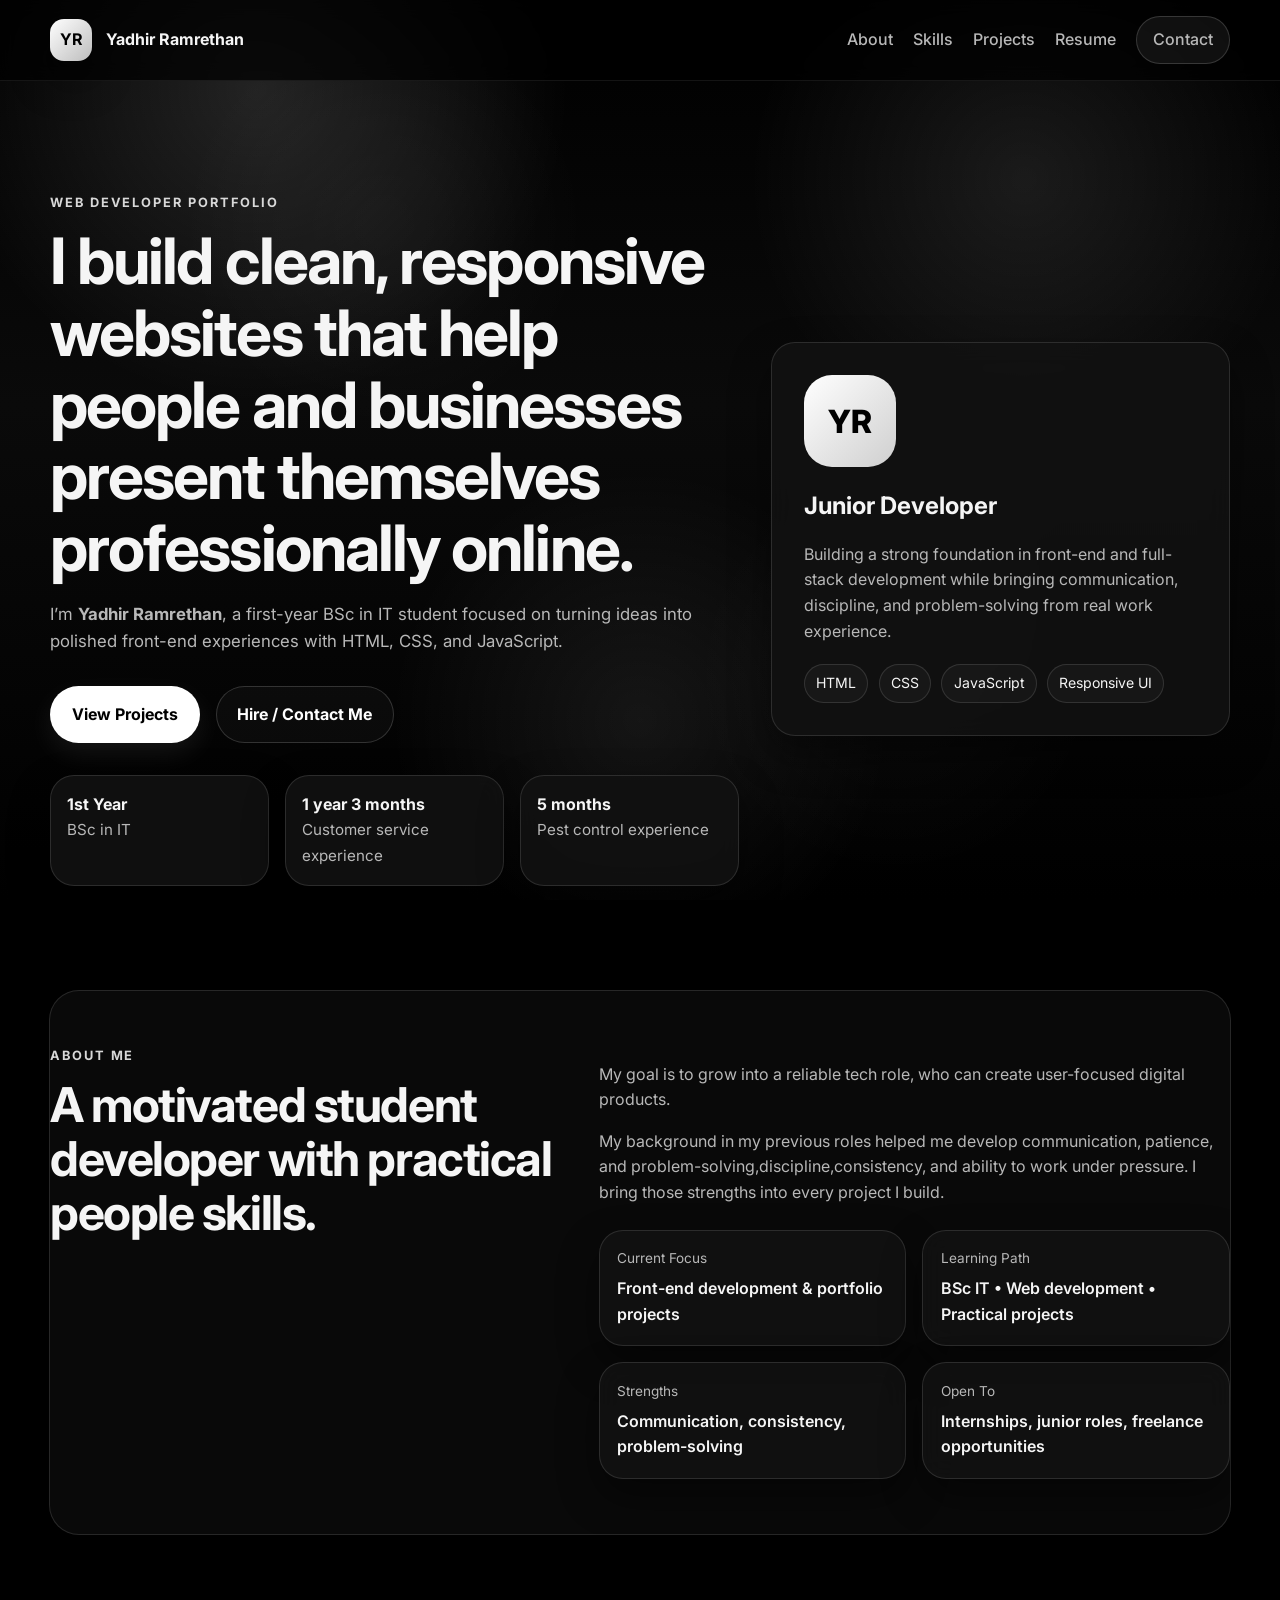
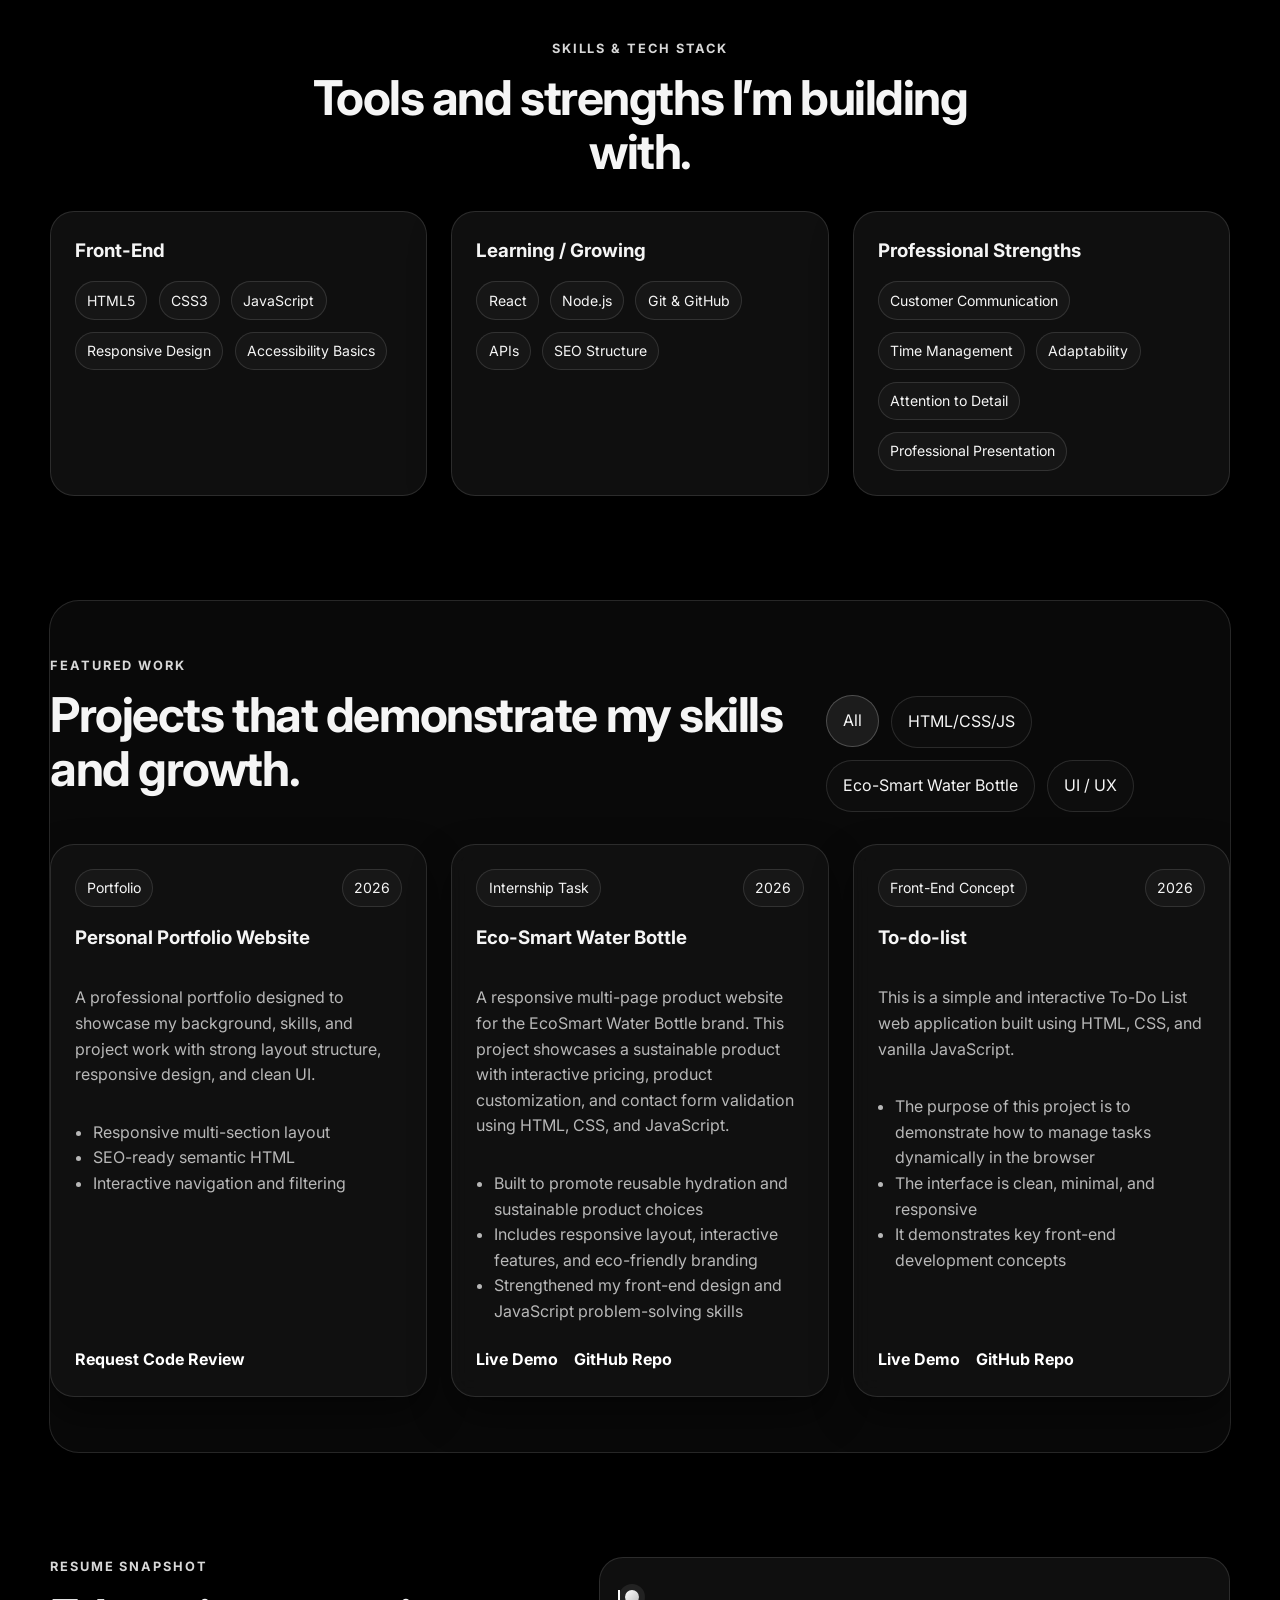
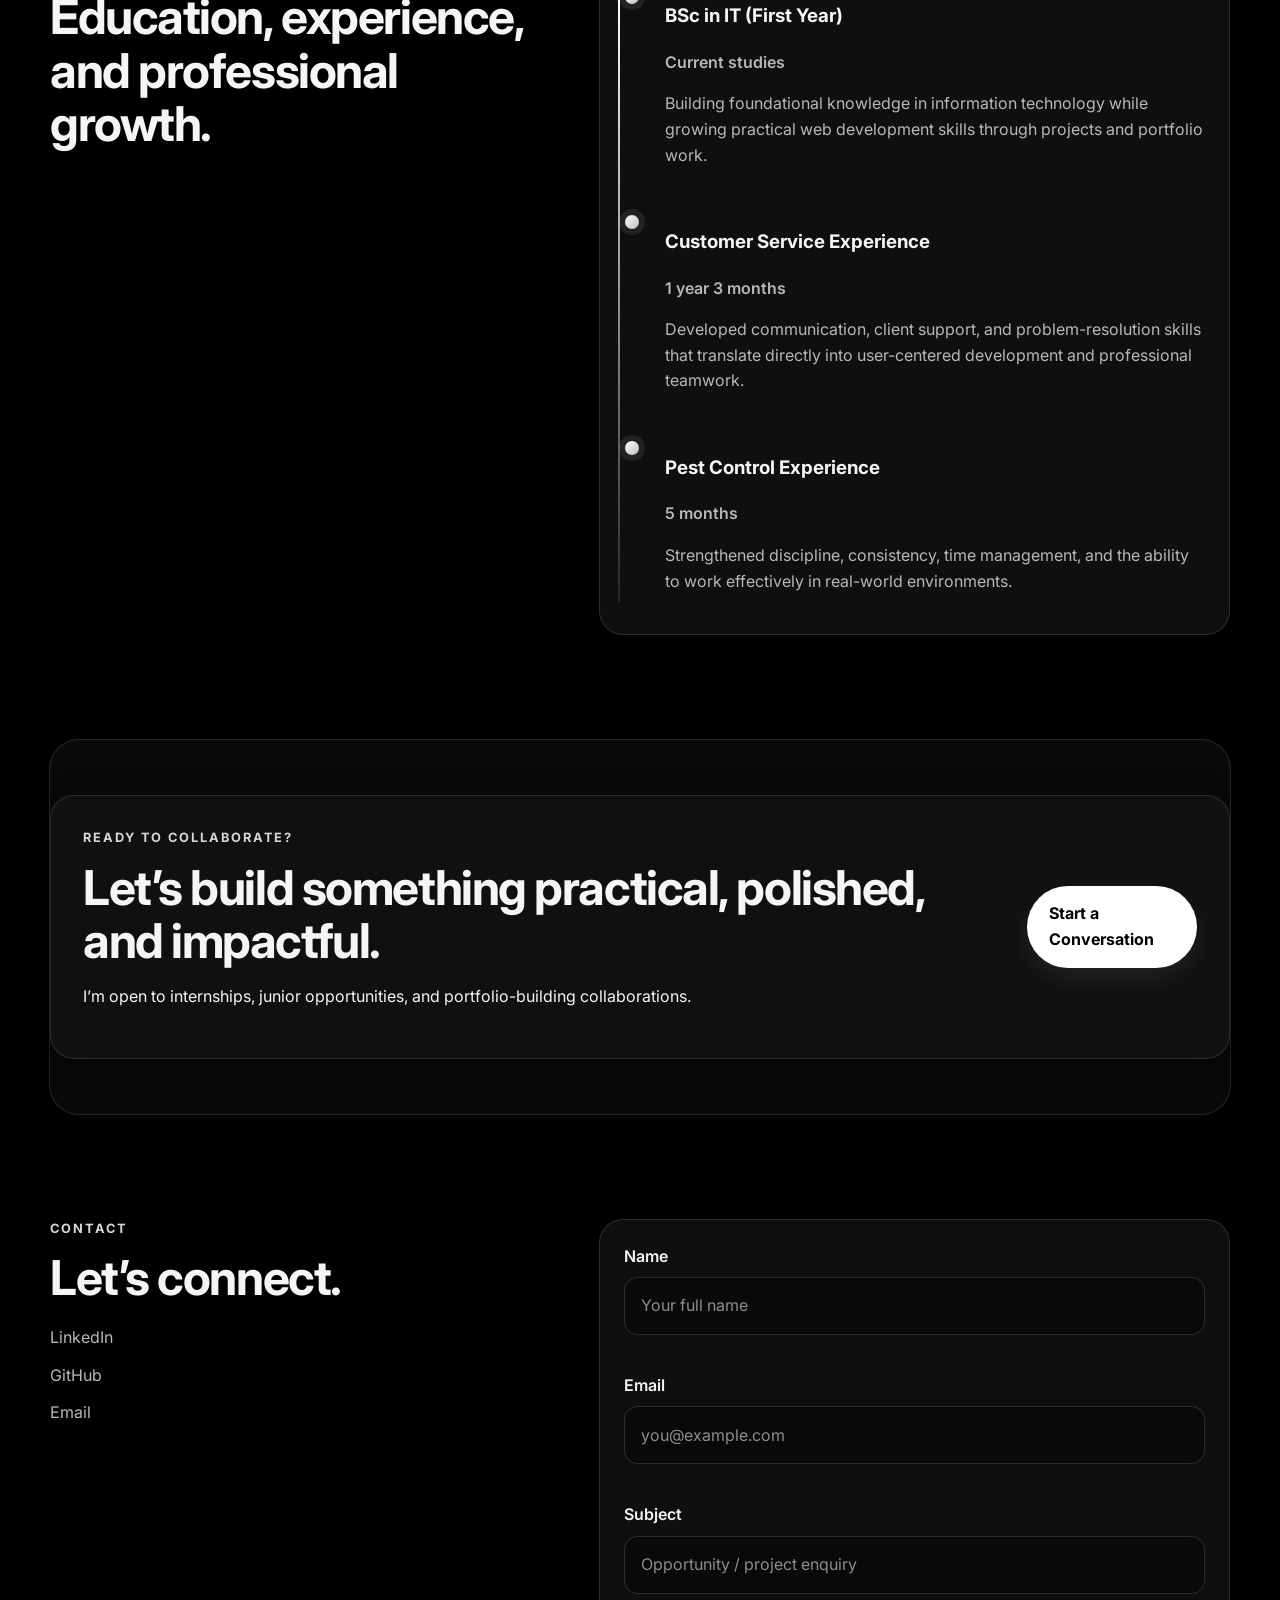
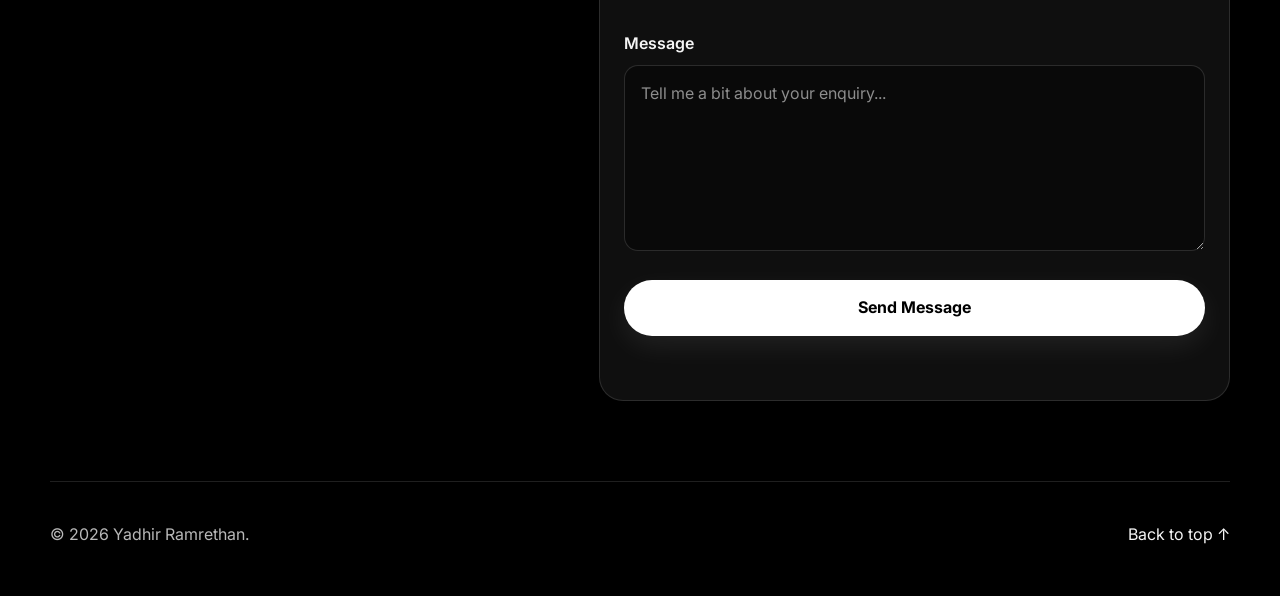
==== commit 5961f01b: "Update index.html" ====
--- a/index.html
+++ b/index.html
@@ -143,15 +143,13 @@
 
             <div class="about-content reveal">
               <p>
-                I’m currently studying toward a BSc in IT and building my portfolio through
-                practical, review-ready projects. My goal is to grow into a reliable full-stack
-                developer who can create user-focused digital products.
+                My goal is to grow into a reliable tech role,
+                who can create user-focused digital products.
               </p>
 
               <p>
-                My background in customer service helped me develop communication, patience,
-                and problem-solving. My work experience in pest control strengthened my discipline,
-                consistency, and ability to work under pressure. I bring those strengths into every project I build.
+                My background in my previous roles helped me develop communication, patience,
+                and problem-solving,discipline,consistency, and ability to work under pressure. I bring those strengths into every project I build.
               </p>
 
               <div class="info-grid" role="list" aria-label="Personal details">
--- a/styles.css
+++ b/styles.css
@@ -19,61 +19,56 @@
   --transition: 220ms ease;
 }
 
-
 /* Creative scrolling gradient background */
 .scroll-gradient-bg {
   position: fixed;
   inset: 0;
-  z-index: -1;
+  z-index: 0;
   pointer-events: none;
   background:
-    radial-gradient(circle at 20% calc(10% + var(--scroll-offset, 0px)), rgba(255, 255, 255, 0.08), transparent 22%),
-    radial-gradient(circle at 80% calc(20% + var(--scroll-offset, 0px) * 0.6), rgba(255, 255, 255, 0.05), transparent 20%),
-    radial-gradient(circle at 50% calc(80% - var(--scroll-offset, 0px) * 0.35), rgba(255, 255, 255, 0.04), transparent 24%),
+    radial-gradient(circle at 20% calc(10% + var(--scroll-offset, 0px)), rgba(255, 255, 255, 0.13), transparent 24%),
+    radial-gradient(circle at 80% calc(20% + var(--scroll-offset, 0px) * 0.6), rgba(255, 255, 255, 0.09), transparent 22%),
+    radial-gradient(circle at 50% calc(80% - var(--scroll-offset, 0px) * 0.35), rgba(255, 255, 255, 0.07), transparent 26%),
     linear-gradient(180deg, #000000 0%, #0a0a0a 45%, #000000 100%);
-  transition: background-position 0.1s linear;
-  filter: blur(0px);
-}
-
-/* Optional soft layer for extra depth */
+}
+
+/* Optional soft glow overlay for extra depth */
 .scroll-gradient-bg::before {
   content: "";
   position: absolute;
   inset: 0;
   background:
-    radial-gradient(circle at 30% 25%, rgba(255, 255, 255, 0.03), transparent 18%),
-    radial-gradient(circle at 70% 75%, rgba(255, 255, 255, 0.025), transparent 18%);
+    radial-gradient(circle at 30% 25%, rgba(255, 255, 255, 0.04), transparent 18%),
+    radial-gradient(circle at 70% 75%, rgba(255, 255, 255, 0.03), transparent 18%);
   mix-blend-mode: screen;
-  opacity: 0.85;
-}
-
-/* Make sure your main content stays above the background */
+  opacity: 0.9;
+}
+
+/* Global box sizing for better layout control */
+* {
+  box-sizing: border-box;
+}
+
+/* Smooth scrolling for anchor links */
+html {
+  scroll-behavior: smooth;
+}
+
+/* Main page styling */
+body {
+  margin: 0;
+  font-family: 'Inter', system-ui, -apple-system, BlinkMacSystemFont, 'Segoe UI', sans-serif;
+  background: #000000;
+  color: var(--text);
+  line-height: 1.6;
+}
+
+/* Main site wrapper keeps content above background */
 .site-shell {
   position: relative;
   z-index: 1;
-}
-
-
-/* Global box sizing for better layout control */
-* {
-  box-sizing: border-box;
-}
-
-/* Smooth scrolling for anchor links */
-html {
-  scroll-behavior: smooth;
-}
-
-/* Main page styling and monochrome background */
-body {
-  margin: 0;
-  font-family: 'Inter', system-ui, -apple-system, BlinkMacSystemFont, 'Segoe UI', sans-serif;
-  background:
-    radial-gradient(circle at top left, rgba(255, 255, 255, 0.04), transparent 25%),
-    radial-gradient(circle at top right, rgba(255, 255, 255, 0.03), transparent 20%),
-    linear-gradient(180deg, #000000 0%, #0a0a0a 45%, #000000 100%);
-  color: var(--text);
-  line-height: 1.6;
+  min-height: 100vh;
+  min-height: 100dvh;
 }
 
 /* Responsive image handling */
@@ -115,12 +110,6 @@
 /* Make skip link visible when focused */
 .skip-link:focus {
   left: 1rem;
-}
-
-/* Main site wrapper height */
-.site-shell {
-  min-height: 100vh;
-  min-height: 100dvh;
 }
 
 /* Shared container width */
@@ -154,7 +143,7 @@
   pointer-events: none;
 }
 
-/* Ensure content appears above panel background */
+/* Ensure section content appears above decorative panel */
 .section-panel > .container {
   position: relative;
   z-index: 1;
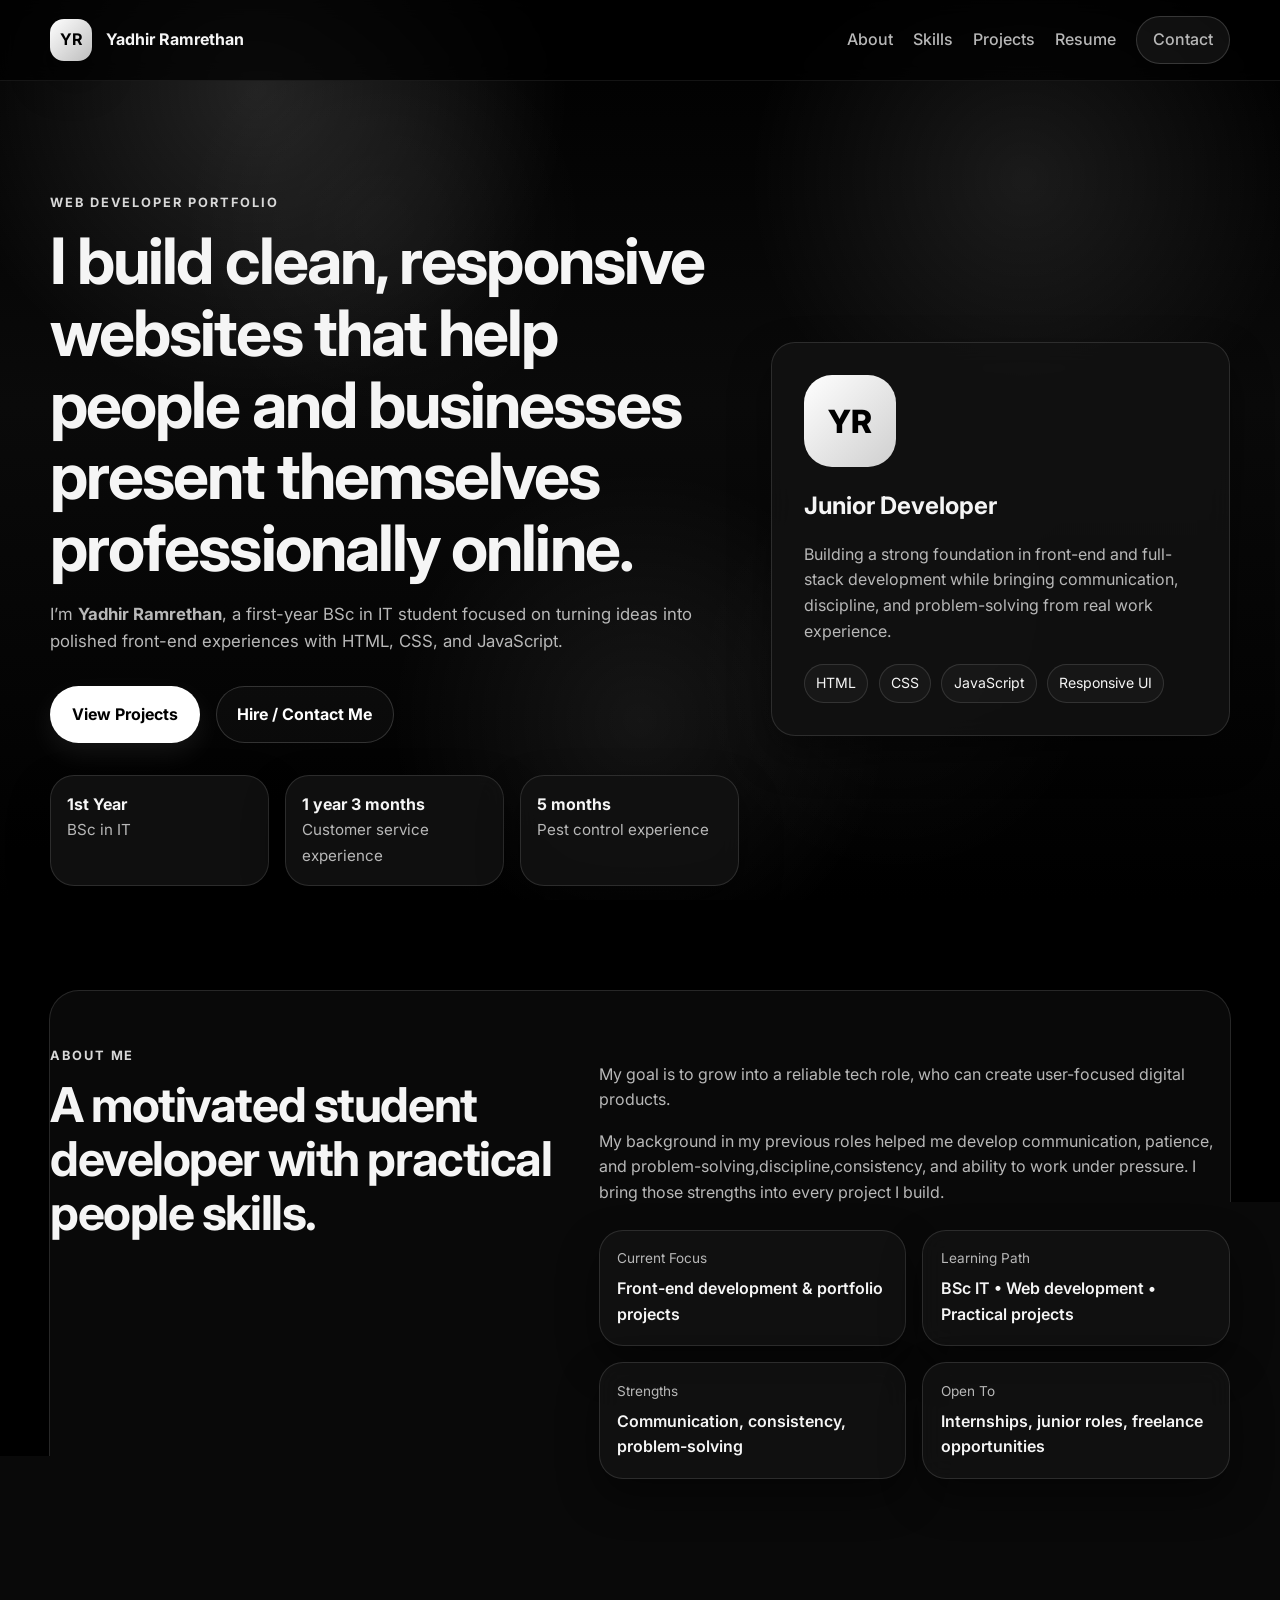
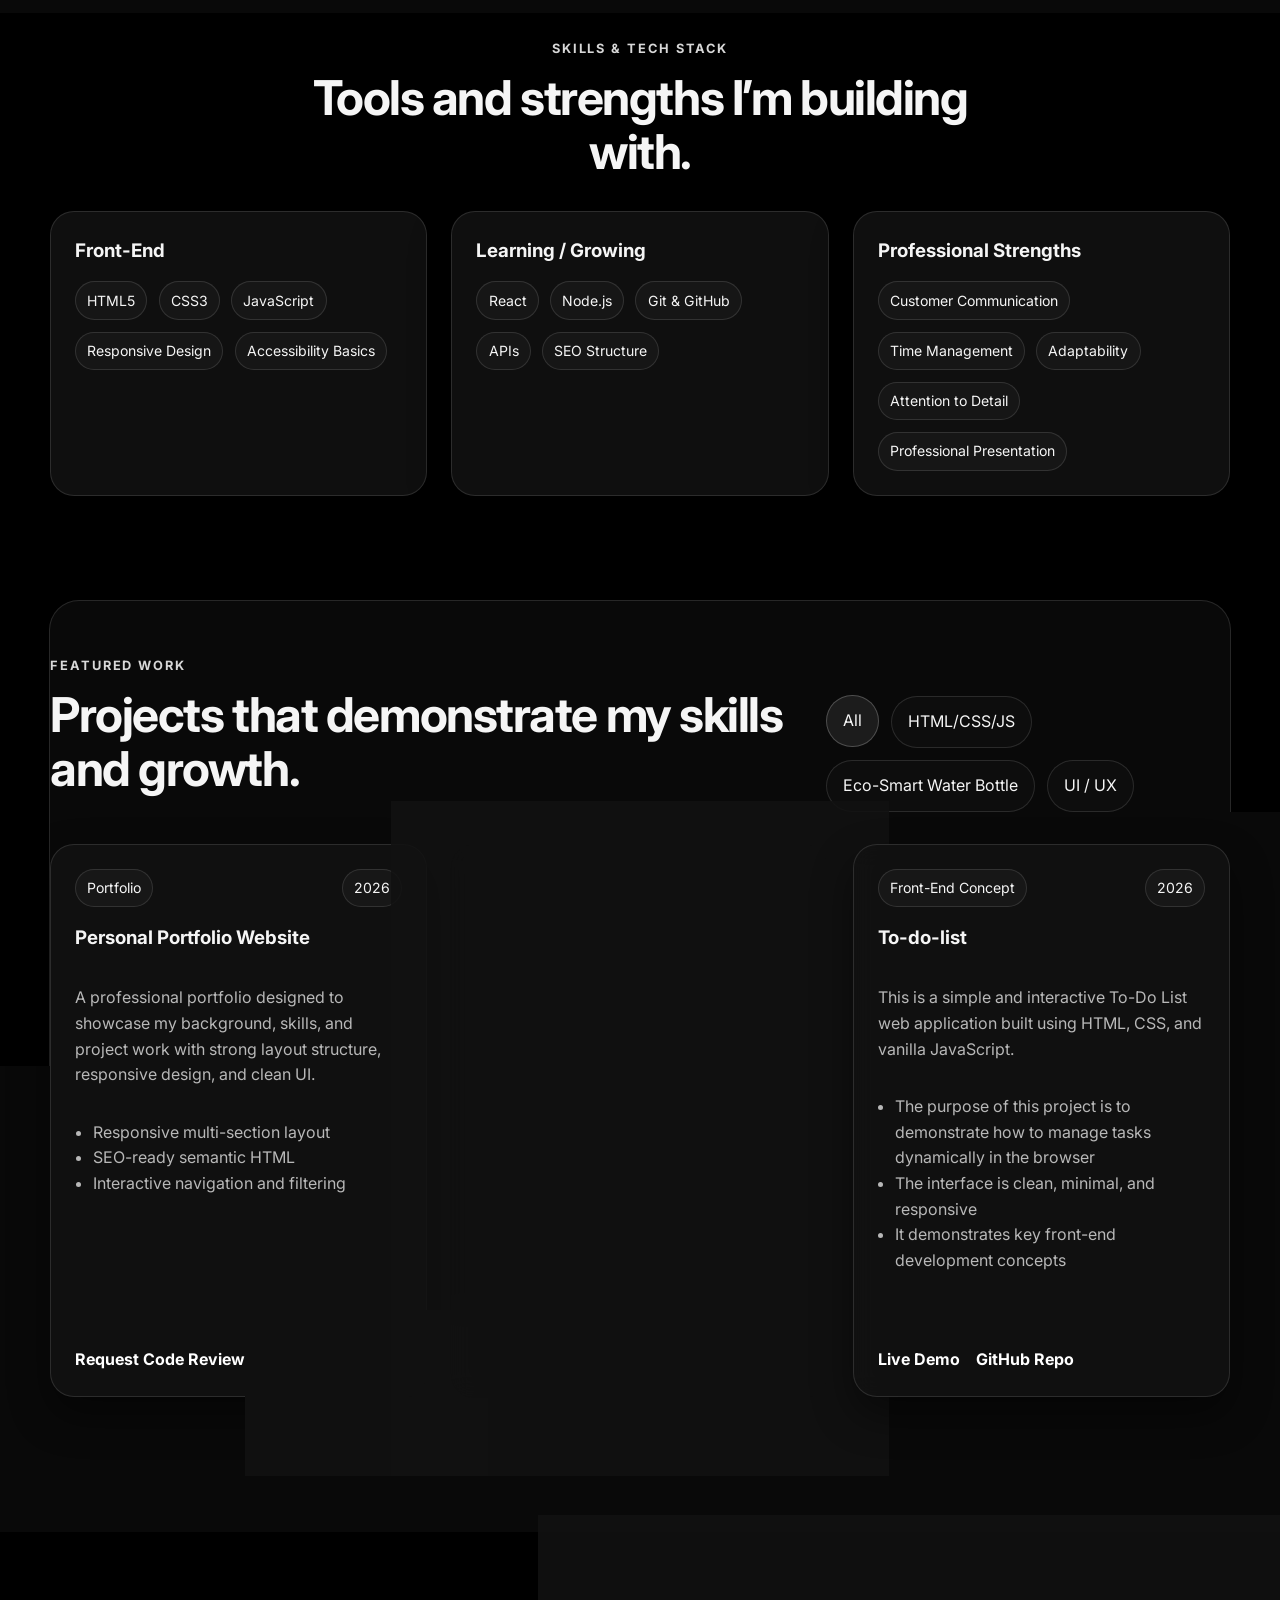
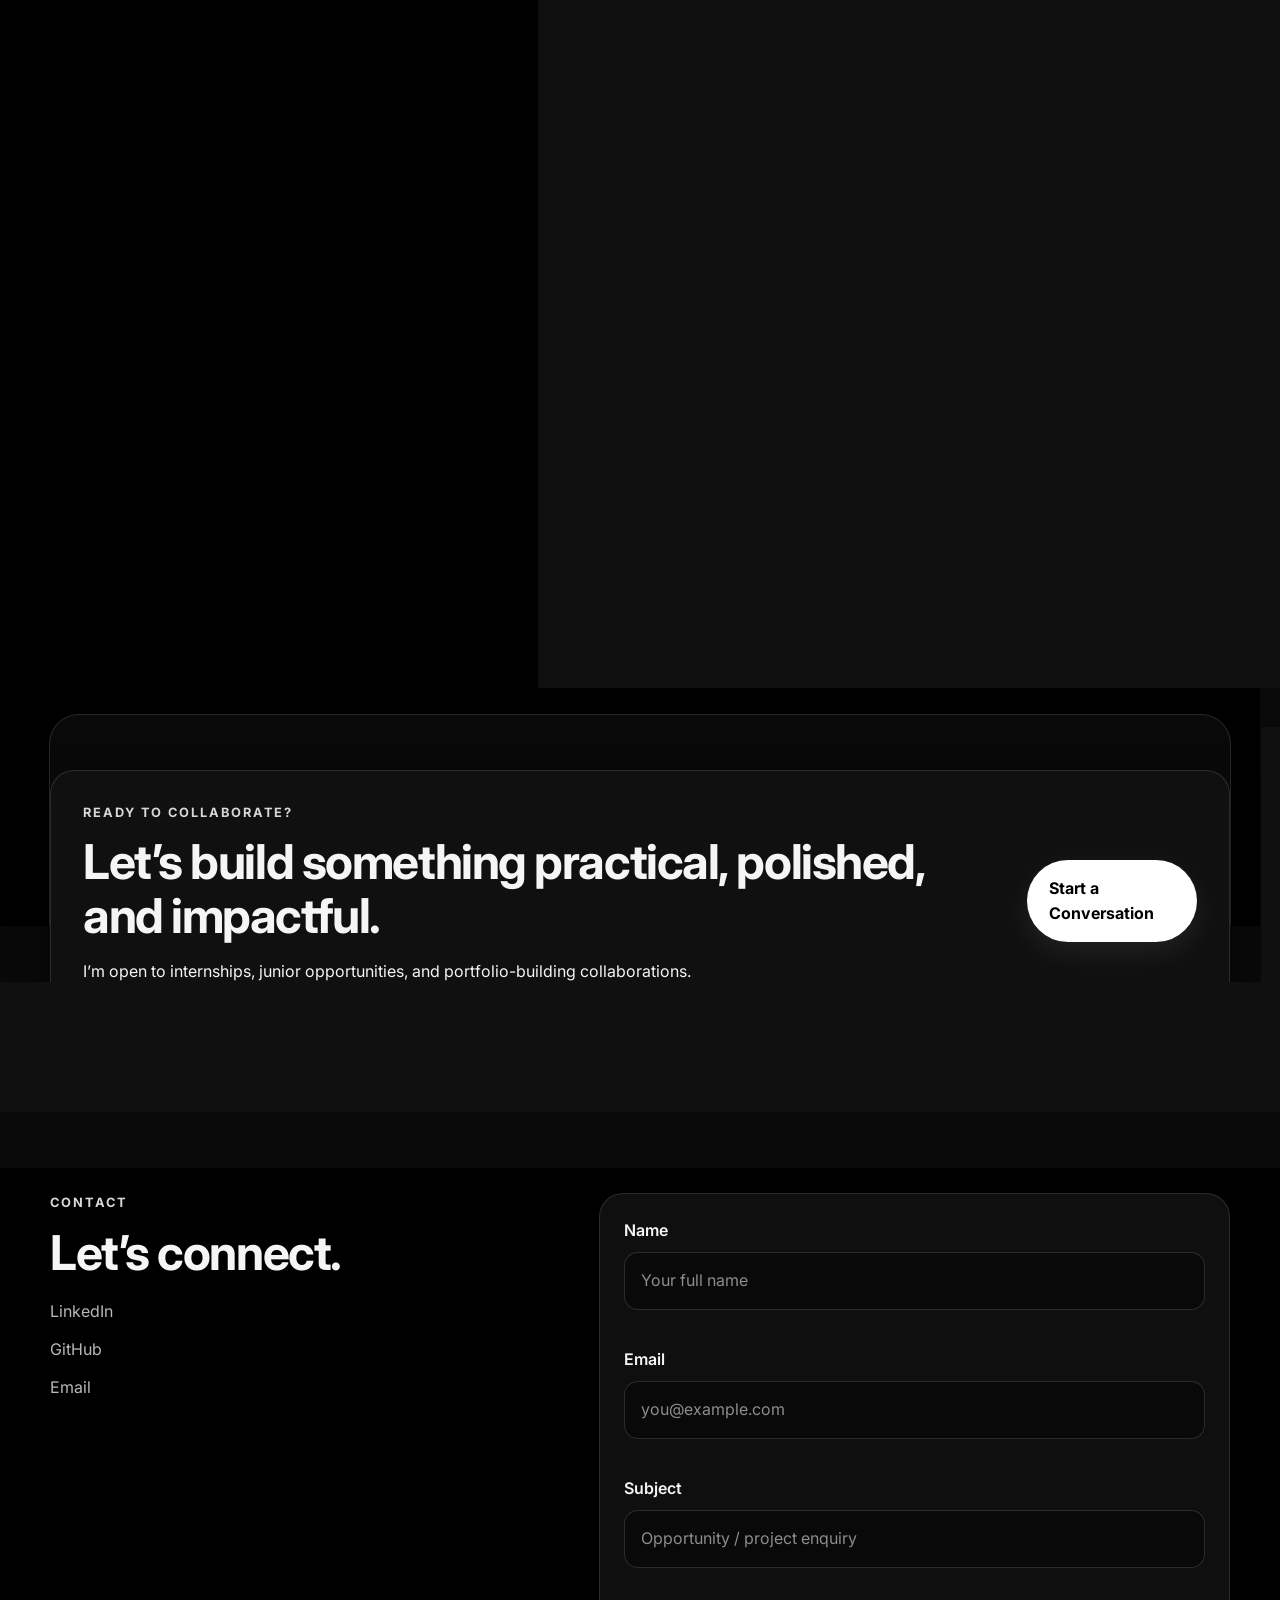
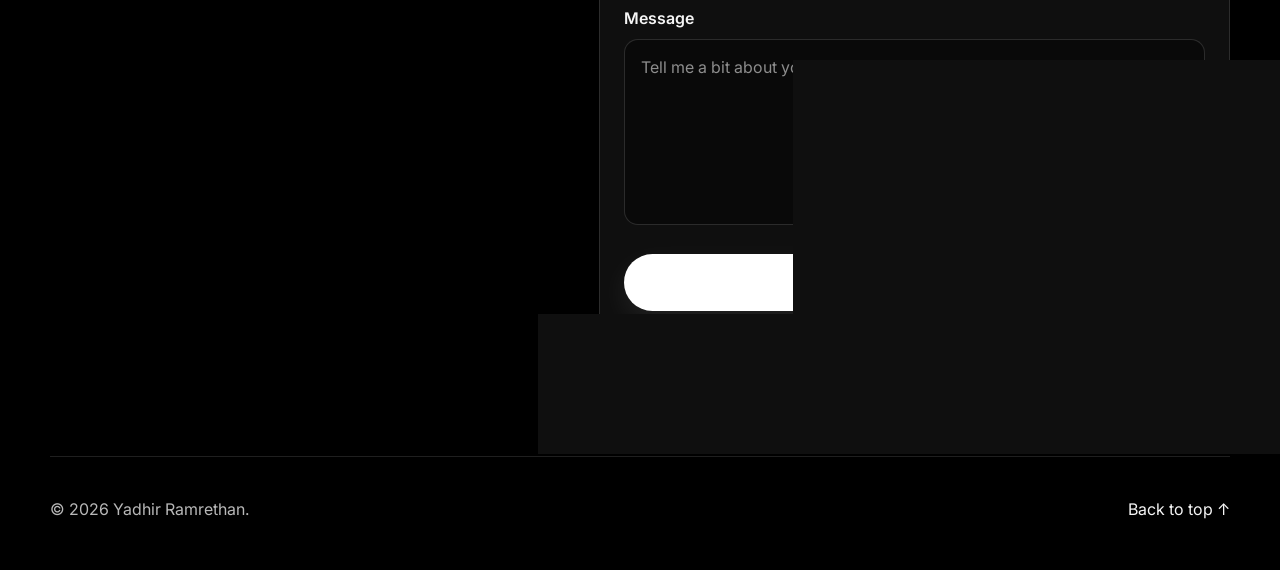
==== commit 58ca7def: "Update index.html" ====
--- a/index.html
+++ b/index.html
@@ -352,7 +352,7 @@
                   <p class="timeline-subtitle">Current studies</p>
                   <p>
                     Building foundational knowledge in information technology while growing practical
-                    web development skills through projects and portfolio work.
+                    skills through projects and portfolio work.
                   </p>
                 </div>
               </article>
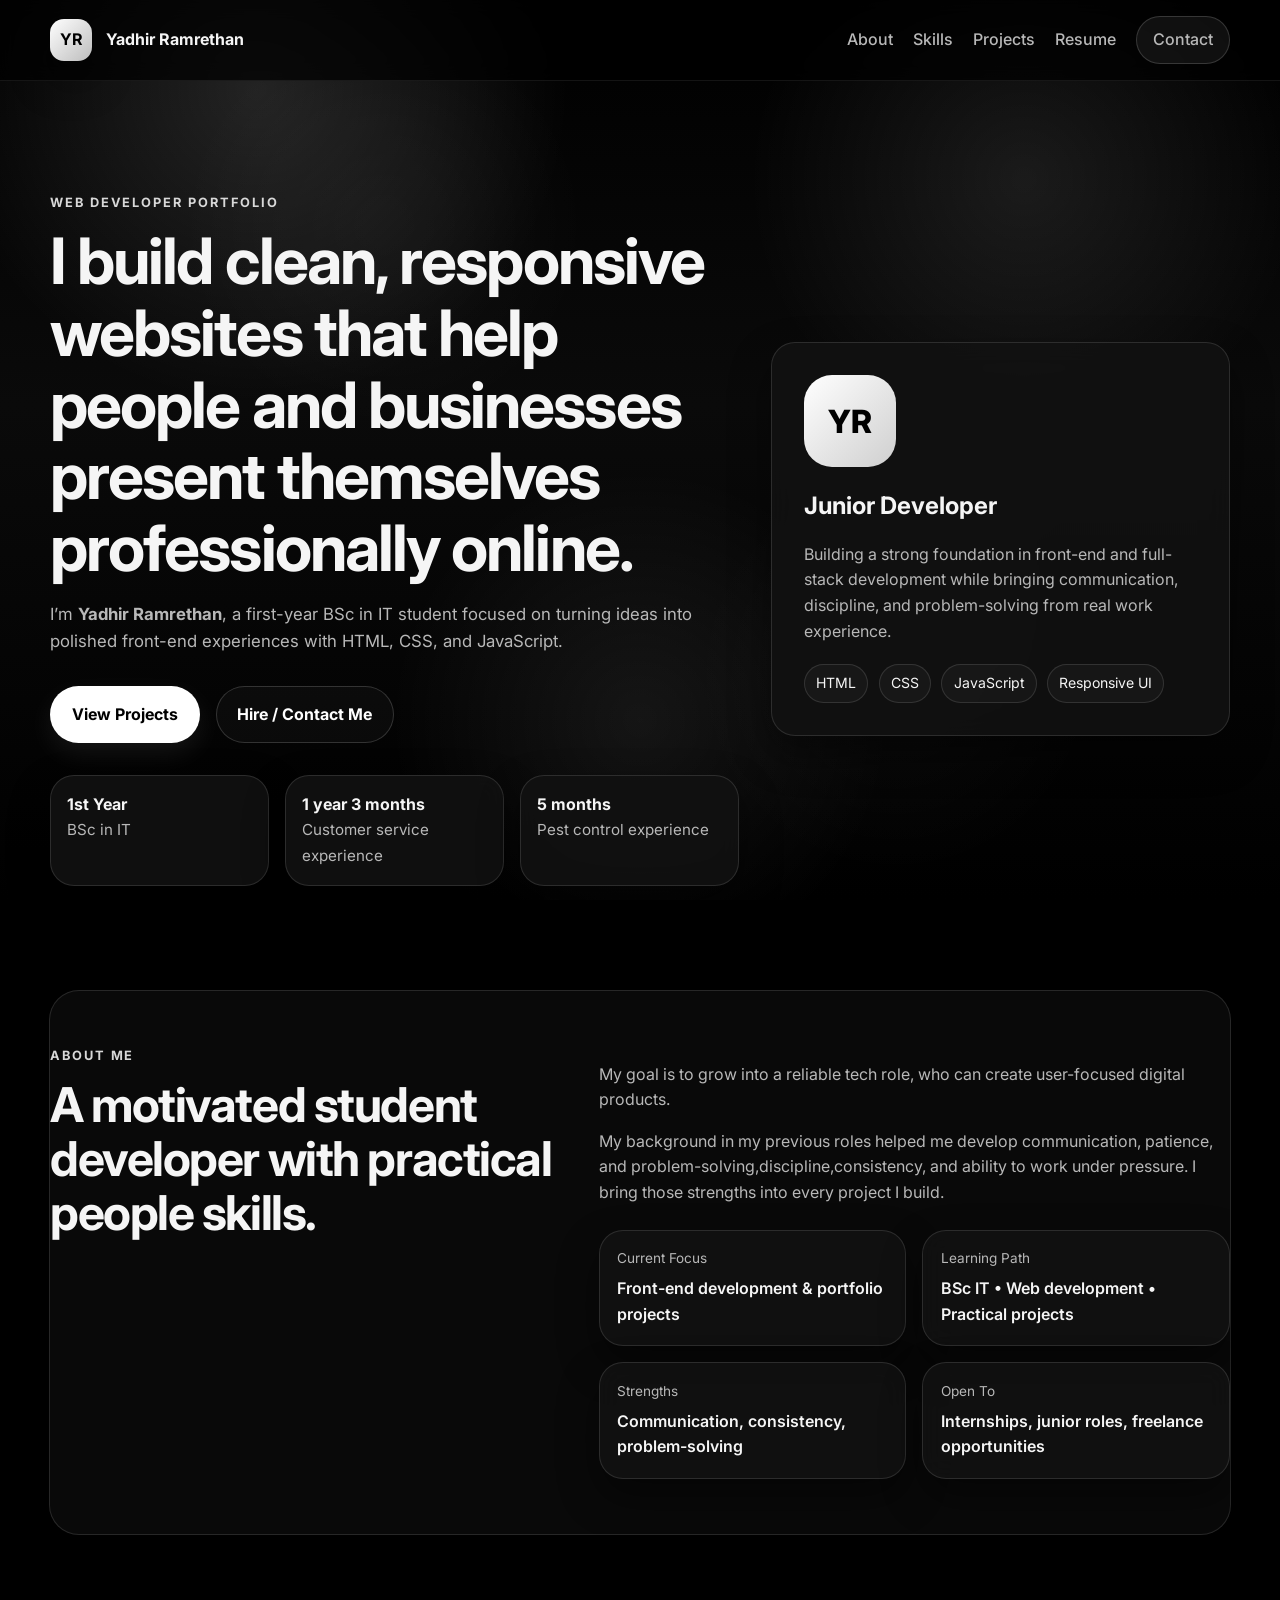
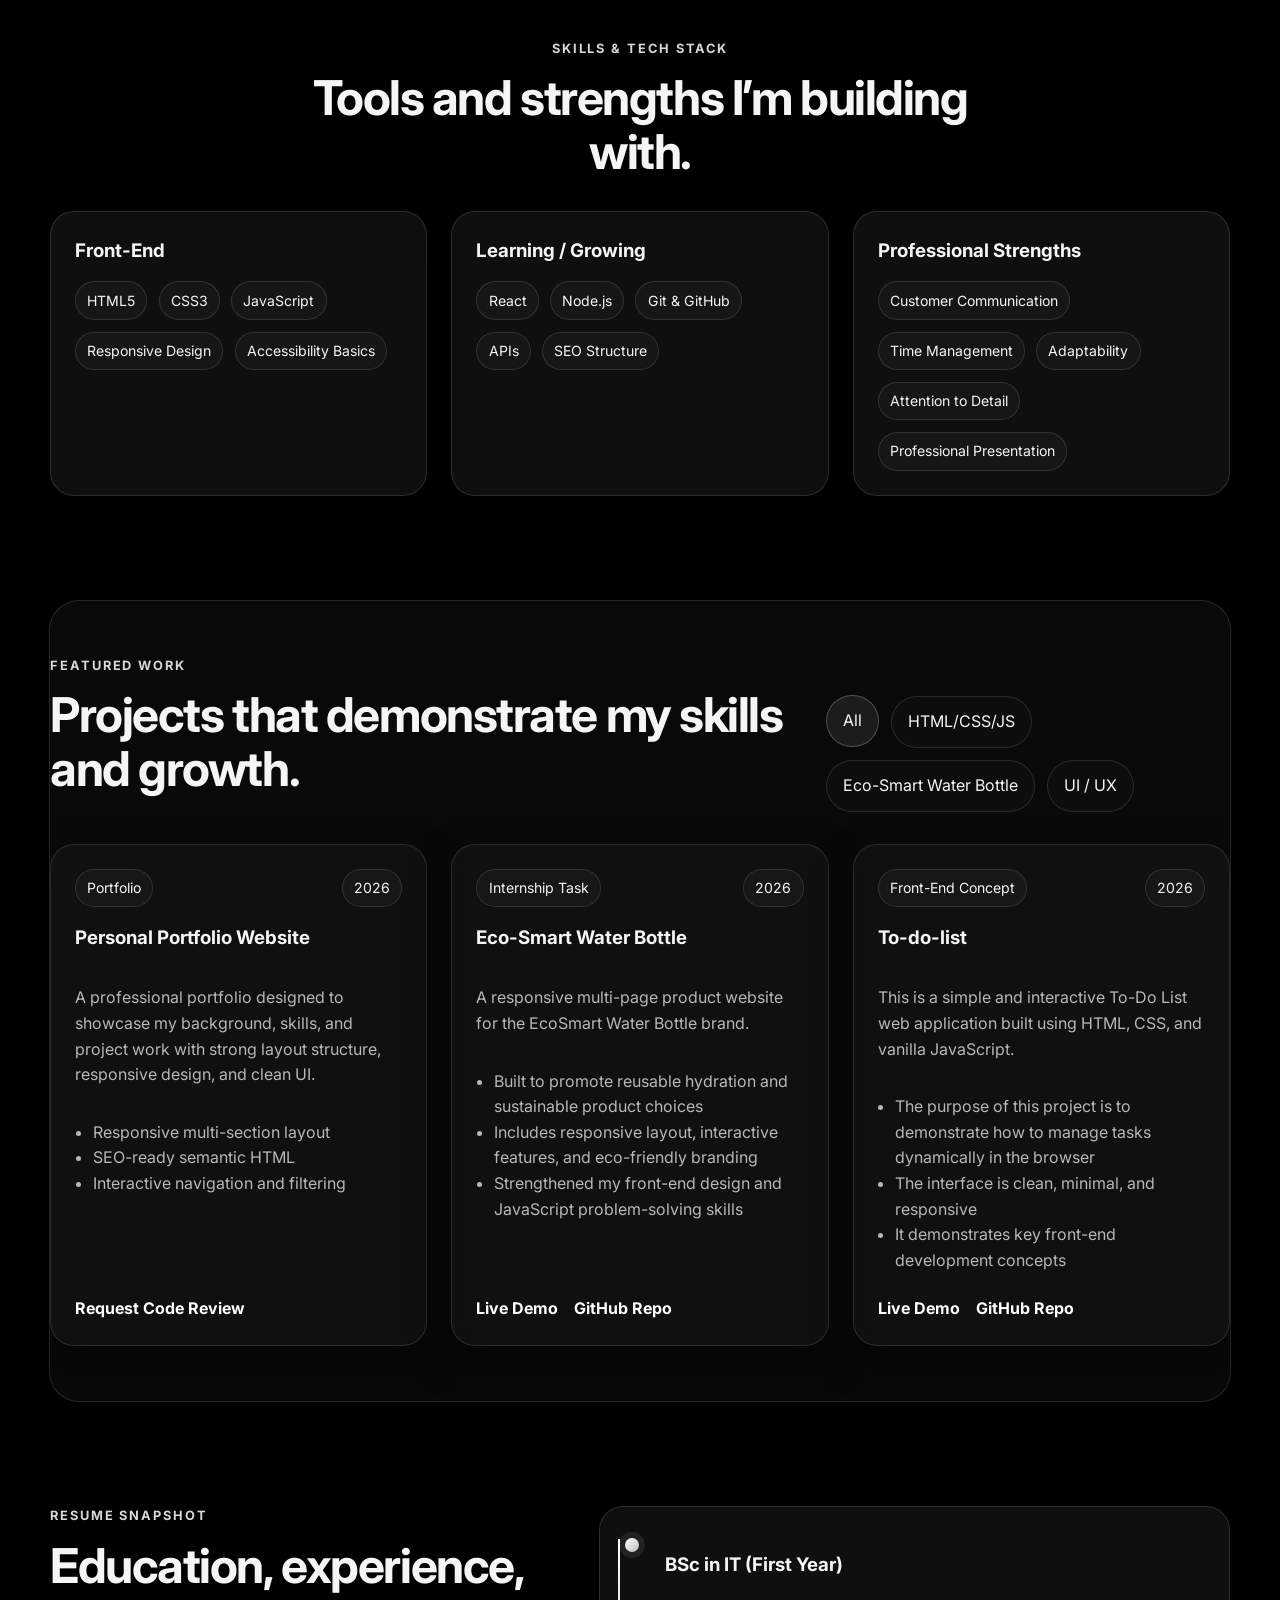
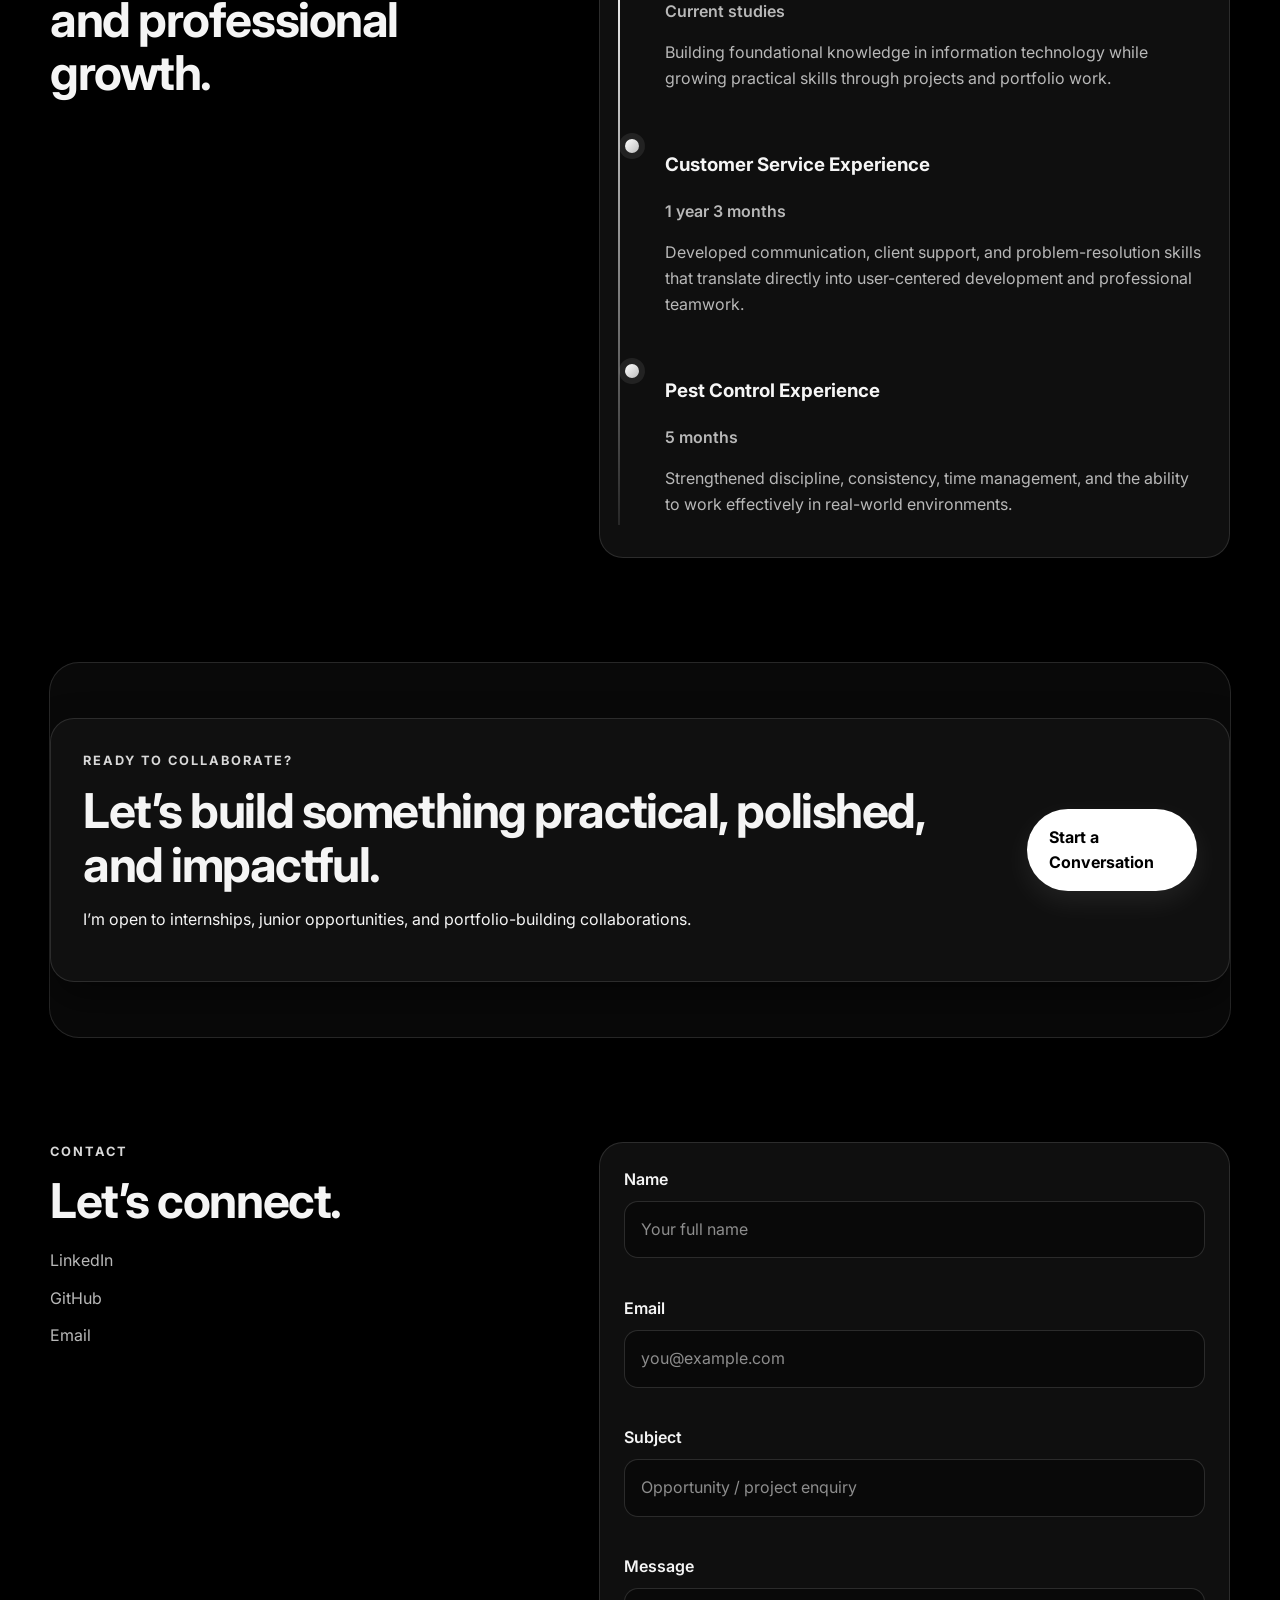
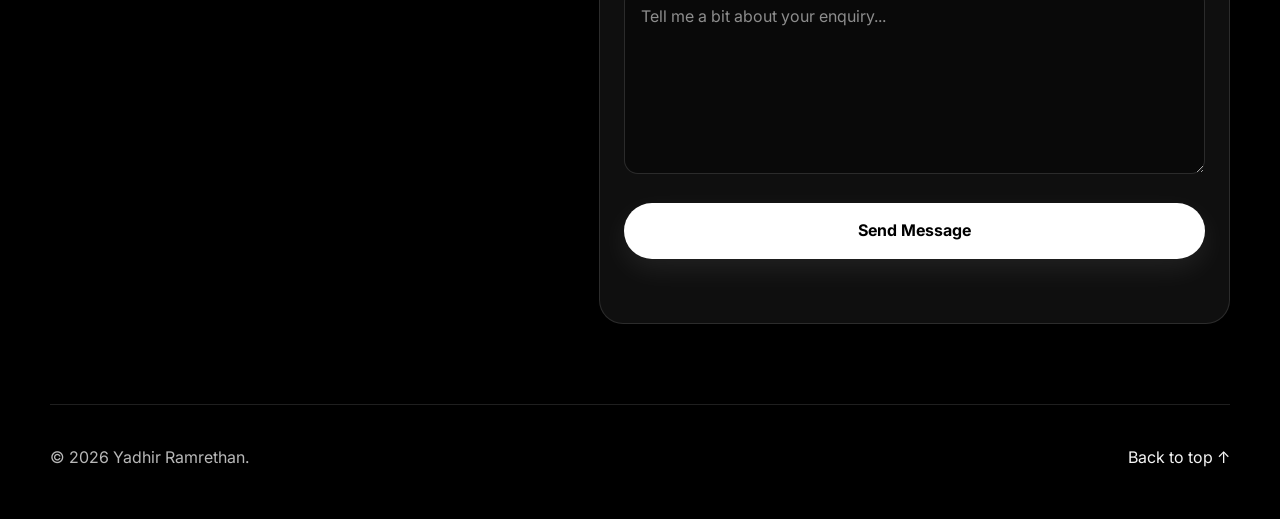
==== commit 76019e92: "Update index.html" ====
--- a/index.html
+++ b/index.html
@@ -270,8 +270,6 @@
                 <h3>Eco-Smart Water Bottle</h3>
                 <p>
                   A responsive multi-page product website for the EcoSmart Water Bottle brand.
-                  This project showcases a sustainable product with interactive pricing, product customization,
-                  and contact form validation using HTML, CSS, and JavaScript.
                 </p>
 
                 <ul>
